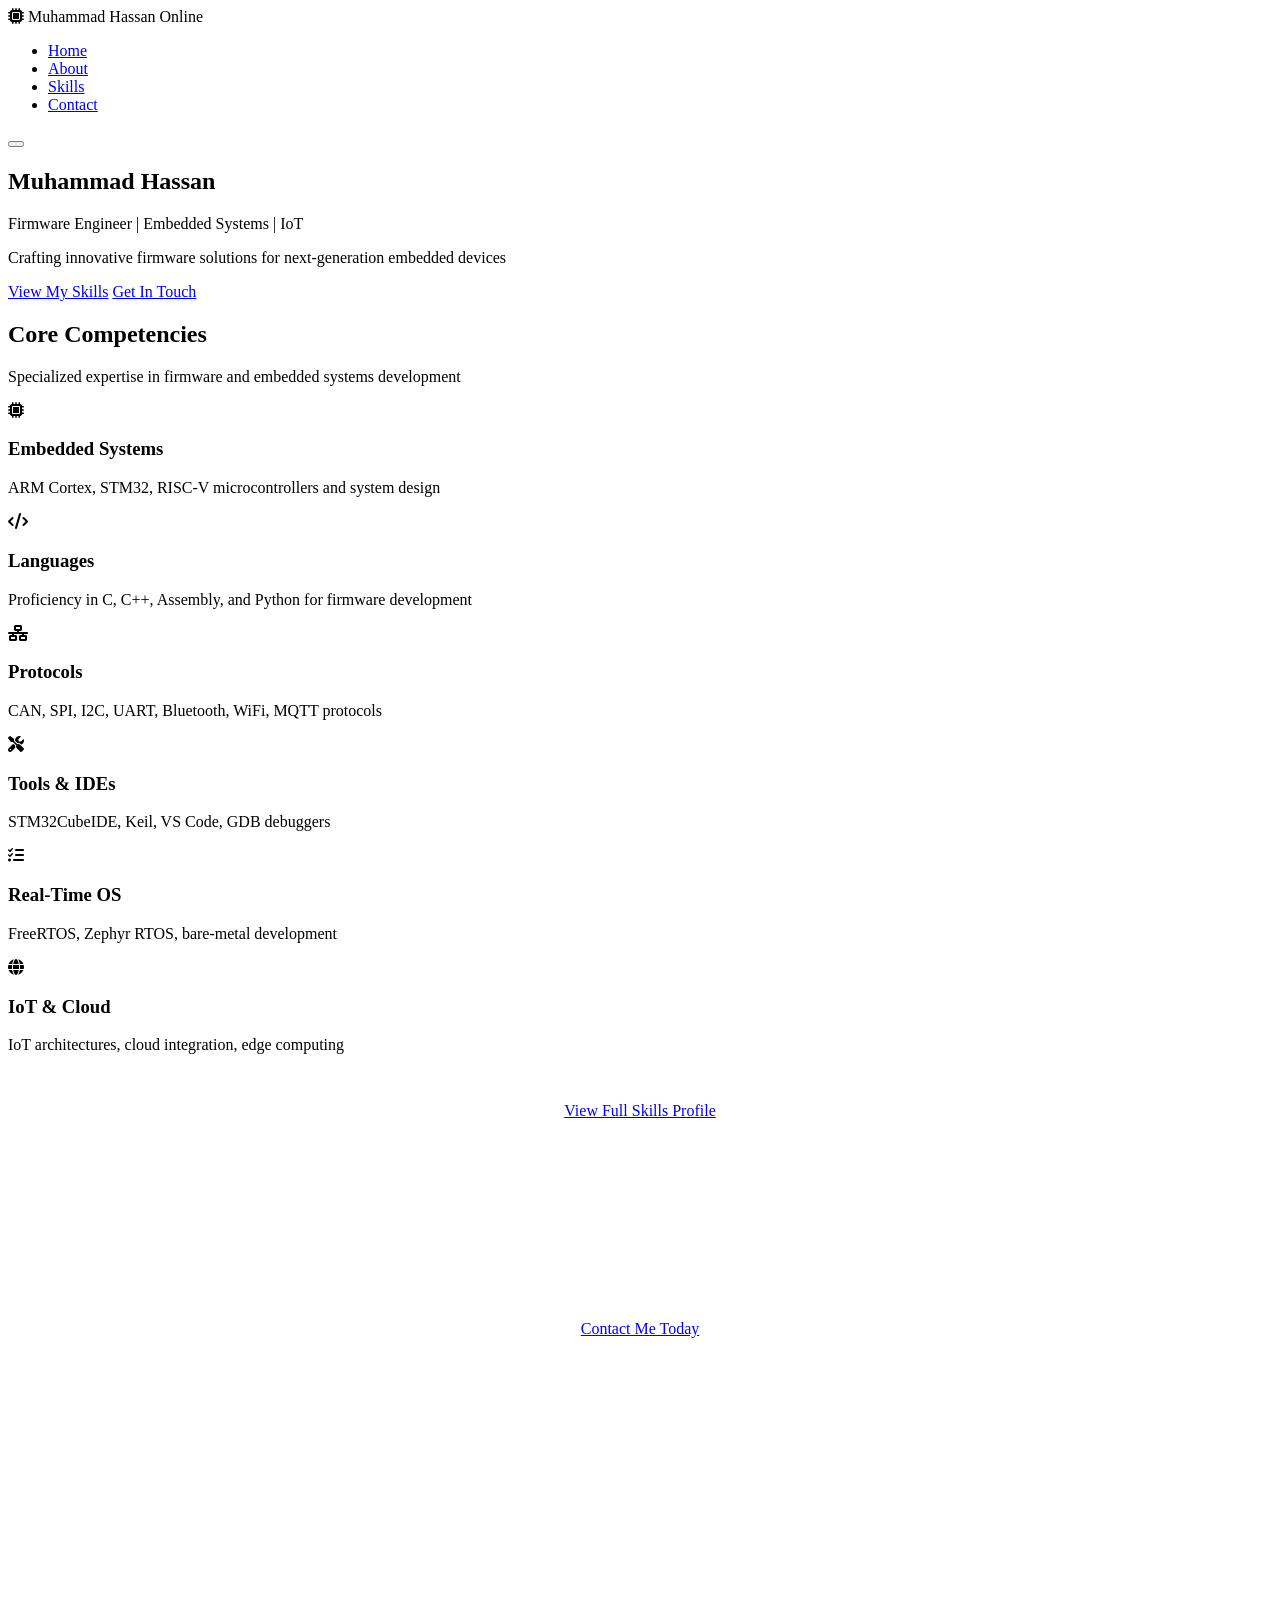
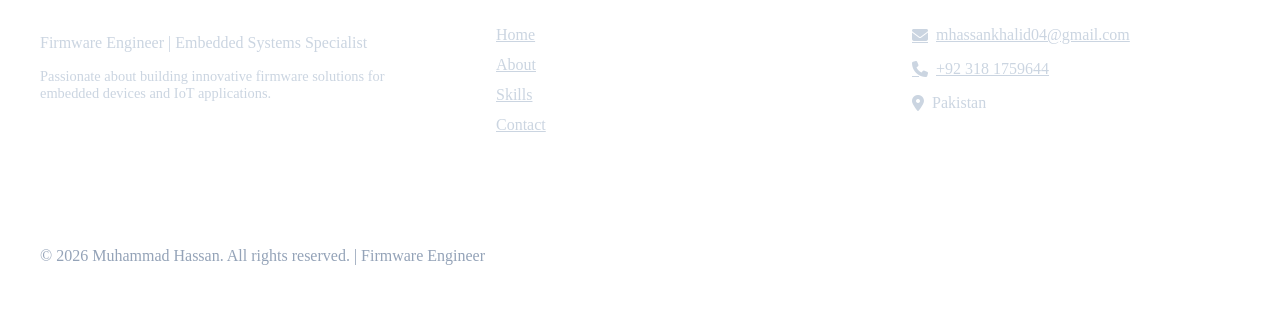
==== index.html @ f4536114 "Initial portfolio for new GitHub account" ====
<!DOCTYPE html>
<html lang="en">
<head>
    <meta charset="UTF-8">
    <meta name="viewport" content="width=device-width, initial-scale=1.0">
    <title>Muhammad Hassan - Firmware Engineer Portfolio</title>
    <link rel="stylesheet" href="styles.css">
    <link rel="stylesheet" href="https://cdnjs.cloudflare.com/ajax/libs/font-awesome/6.4.0/css/all.min.css">
</head>
<body>
    <!-- Navigation -->
    <nav>
        <div class="navbar">
            <div class="logo">
                <i class="fas fa-microchip"></i>
                <span>Muhammad Hassan</span>
                <span class="status-pill"><span class="led-dot"></span>Online</span>
            </div>
            <ul class="nav-links">
                <li><a href="index.html" class="nav-link active">Home</a></li>
                <li><a href="about.html" class="nav-link">About</a></li>
                <li><a href="skills.html" class="nav-link">Skills</a></li>
                <li><a href="contact.html" class="nav-link">Contact</a></li>
            </ul>
            <button class="menu-toggle">
                <span></span>
                <span></span>
                <span></span>
            </button>
        </div>
    </nav>

    <!-- Hero Section -->
    <section class="hero" data-parallax="0.5">
        <div class="hero-content">
            <h1 class="hero-title">Muhammad Hassan</h1>
            <p class="hero-subtitle"><span data-typing data-speed="40">Firmware Engineer | Embedded Systems | IoT</span><span class="cursor-blink">&nbsp;</span></p>
            <p class="hero-description">Crafting innovative firmware solutions for next-generation embedded devices</p>
            <div class="cta-buttons">
                <a href="skills.html" class="btn btn-primary">View My Skills</a>
                <a href="contact.html" class="btn btn-secondary">Get In Touch</a>
            </div>
        </div>
    </section>

    

    <!-- Skills Preview -->
    <section style="background: var(--bg-light);">
        <div class="container">
            <div class="section-title">
                <h2>Core Competencies</h2>
                <p>Specialized expertise in firmware and embedded systems development</p>
            </div>
            <div class="grid">
                <div class="card">
                    <div class="card-icon"><i class="fas fa-microchip"></i></div>
                    <h3 class="card-title">Embedded Systems</h3>
                    <p class="card-text">ARM Cortex, STM32, RISC-V microcontrollers and system design</p>
                </div>
                <div class="card">
                    <div class="card-icon"><i class="fas fa-code"></i></div>
                    <h3 class="card-title">Languages</h3>
                    <p class="card-text">Proficiency in C, C++, Assembly, and Python for firmware development</p>
                </div>
                <div class="card">
                    <div class="card-icon"><i class="fas fa-network-wired"></i></div>
                    <h3 class="card-title">Protocols</h3>
                    <p class="card-text">CAN, SPI, I2C, UART, Bluetooth, WiFi, MQTT protocols</p>
                </div>
                <div class="card">
                    <div class="card-icon"><i class="fas fa-tools"></i></div>
                    <h3 class="card-title">Tools & IDEs</h3>
                    <p class="card-text">STM32CubeIDE, Keil, VS Code, GDB debuggers</p>
                </div>
                <div class="card">
                    <div class="card-icon"><i class="fas fa-tasks"></i></div>
                    <h3 class="card-title">Real-Time OS</h3>
                    <p class="card-text">FreeRTOS, Zephyr RTOS, bare-metal development</p>
                </div>
                <div class="card">
                    <div class="card-icon"><i class="fas fa-globe"></i></div>
                    <h3 class="card-title">IoT & Cloud</h3>
                    <p class="card-text">IoT architectures, cloud integration, edge computing</p>
                </div>
            </div>
            <div style="text-align: center; margin-top: 3rem;">
                <a href="skills.html" class="btn btn-primary">View Full Skills Profile</a>
            </div>
        </div>
    </section>

    <!-- CTA Section -->
    <section style="background: var(--gradient-1); color: white; padding: 5rem 2rem; text-align: center;">
        <div class="container">
            <h2 style="color: white; margin-bottom: 1rem;">Ready to discuss your firmware project?</h2>
            <p style="color: rgba(255,255,255,0.9); font-size: 1.2rem; margin-bottom: 2rem;">Let's collaborate to bring your embedded systems vision to life</p>
            <a href="contact.html" class="btn btn-secondary">Contact Me Today</a>
        </div>
    </section>

    <!-- Footer -->
    <footer style="background: linear-gradient(135deg, var(--secondary) 0%, #1a1f2e 100%); color: white; padding: 4rem 2rem 2rem; margin-top: 5rem; position: relative;">
        <div class="container">
            <div style="display: grid; grid-template-columns: repeat(auto-fit, minmax(280px, 1fr)); gap: 3rem; margin-bottom: 3rem;">
                <div>
                    <h4 style="color: white; margin-bottom: 1.5rem; font-size: 1.2rem;">Muhammad Hassan</h4>
                    <p style="color: #cbd5e1;">Firmware Engineer | Embedded Systems Specialist</p>
                    <p style="color: #cbd5e1; font-size: 0.9rem; margin-top: 1rem;">Passionate about building innovative firmware solutions for embedded devices and IoT applications.</p>
                </div>
                <div>
                    <h4 style="color: white; margin-bottom: 1.5rem;">Quick Links</h4>
                    <ul style="list-style: none;">
                        <li style="margin-bottom: 0.75rem;"><a href="index.html" style="color: #cbd5e1; transition: all 0.3s ease;">Home</a></li>
                        <li style="margin-bottom: 0.75rem;"><a href="about.html" style="color: #cbd5e1; transition: all 0.3s ease;">About</a></li>
                        <li style="margin-bottom: 0.75rem;"><a href="skills.html" style="color: #cbd5e1; transition: all 0.3s ease;">Skills</a></li>
                        <li><a href="contact.html" style="color: #cbd5e1; transition: all 0.3s ease;">Contact</a></li>
                    </ul>
                </div>
                <div>
                    <h4 style="color: white; margin-bottom: 1.5rem;">Get In Touch</h4>
                    <ul style="list-style: none;">
                        <li style="margin-bottom: 1rem;">
                            <a href="mailto:mhassankhalid04@gmail.com" style="color: #cbd5e1; display: flex; align-items: center; gap: 0.5rem; transition: all 0.3s ease;">
                                <i class="fas fa-envelope"></i> mhassankhalid04@gmail.com
                            </a>
                        </li>
                        <li style="margin-bottom: 1rem;">
                            <a href="tel:+923181759644" style="color: #cbd5e1; display: flex; align-items: center; gap: 0.5rem; transition: all 0.3s ease;">
                                <i class="fas fa-phone"></i> +92 318 1759644
                            </a>
                        </li>
                        <li>
                            <p style="color: #cbd5e1; display: flex; align-items: center; gap: 0.5rem;">
                                <i class="fas fa-map-marker-alt"></i> Pakistan
                            </p>
                        </li>
                    </ul>
                </div>
            </div>
            <div style="padding-top: 2rem; border-top: 1px solid rgba(255, 255, 255, 0.1);">
                <div style="display: flex; justify-content: space-between; align-items: center; flex-wrap: wrap; gap: 2rem;">
                    <p style="color: #94a3b8;">&copy; 2026 Muhammad Hassan. All rights reserved. | Firmware Engineer</p>
                    <div style="display: flex; gap: 1rem;">
                        <a href="https://github.com/cmakehassan" target="_blank" style="display: inline-flex; align-items: center; justify-content: center; width: 45px; height: 45px; background: rgba(255, 255, 255, 0.1); border-radius: 50%; transition: all 0.3s ease; border: 1px solid rgba(255, 255, 255, 0.2); color: white;">
                            <i class="fab fa-github"></i>
                        </a>
                        <a href="https://www.linkedin.com/in/muhammad-hassan-76900b267" target="_blank" style="display: inline-flex; align-items: center; justify-content: center; width: 45px; height: 45px; background: rgba(255, 255, 255, 0.1); border-radius: 50%; transition: all 0.3s ease; border: 1px solid rgba(255, 255, 255, 0.2); color: white;">
                            <i class="fab fa-linkedin"></i>
                        </a>
                        <a href="mailto:mhassankhalid04@gmail.com" style="display: inline-flex; align-items: center; justify-content: center; width: 45px; height: 45px; background: rgba(255, 255, 255, 0.1); border-radius: 50%; transition: all 0.3s ease; border: 1px solid rgba(255, 255, 255, 0.2); color: white;">
                            <i class="fas fa-envelope"></i>
                        </a>
                    </div>
                </div>
            </div>
        </div>
    </footer>

    <script src="script.js"></script>
</body>
</html>
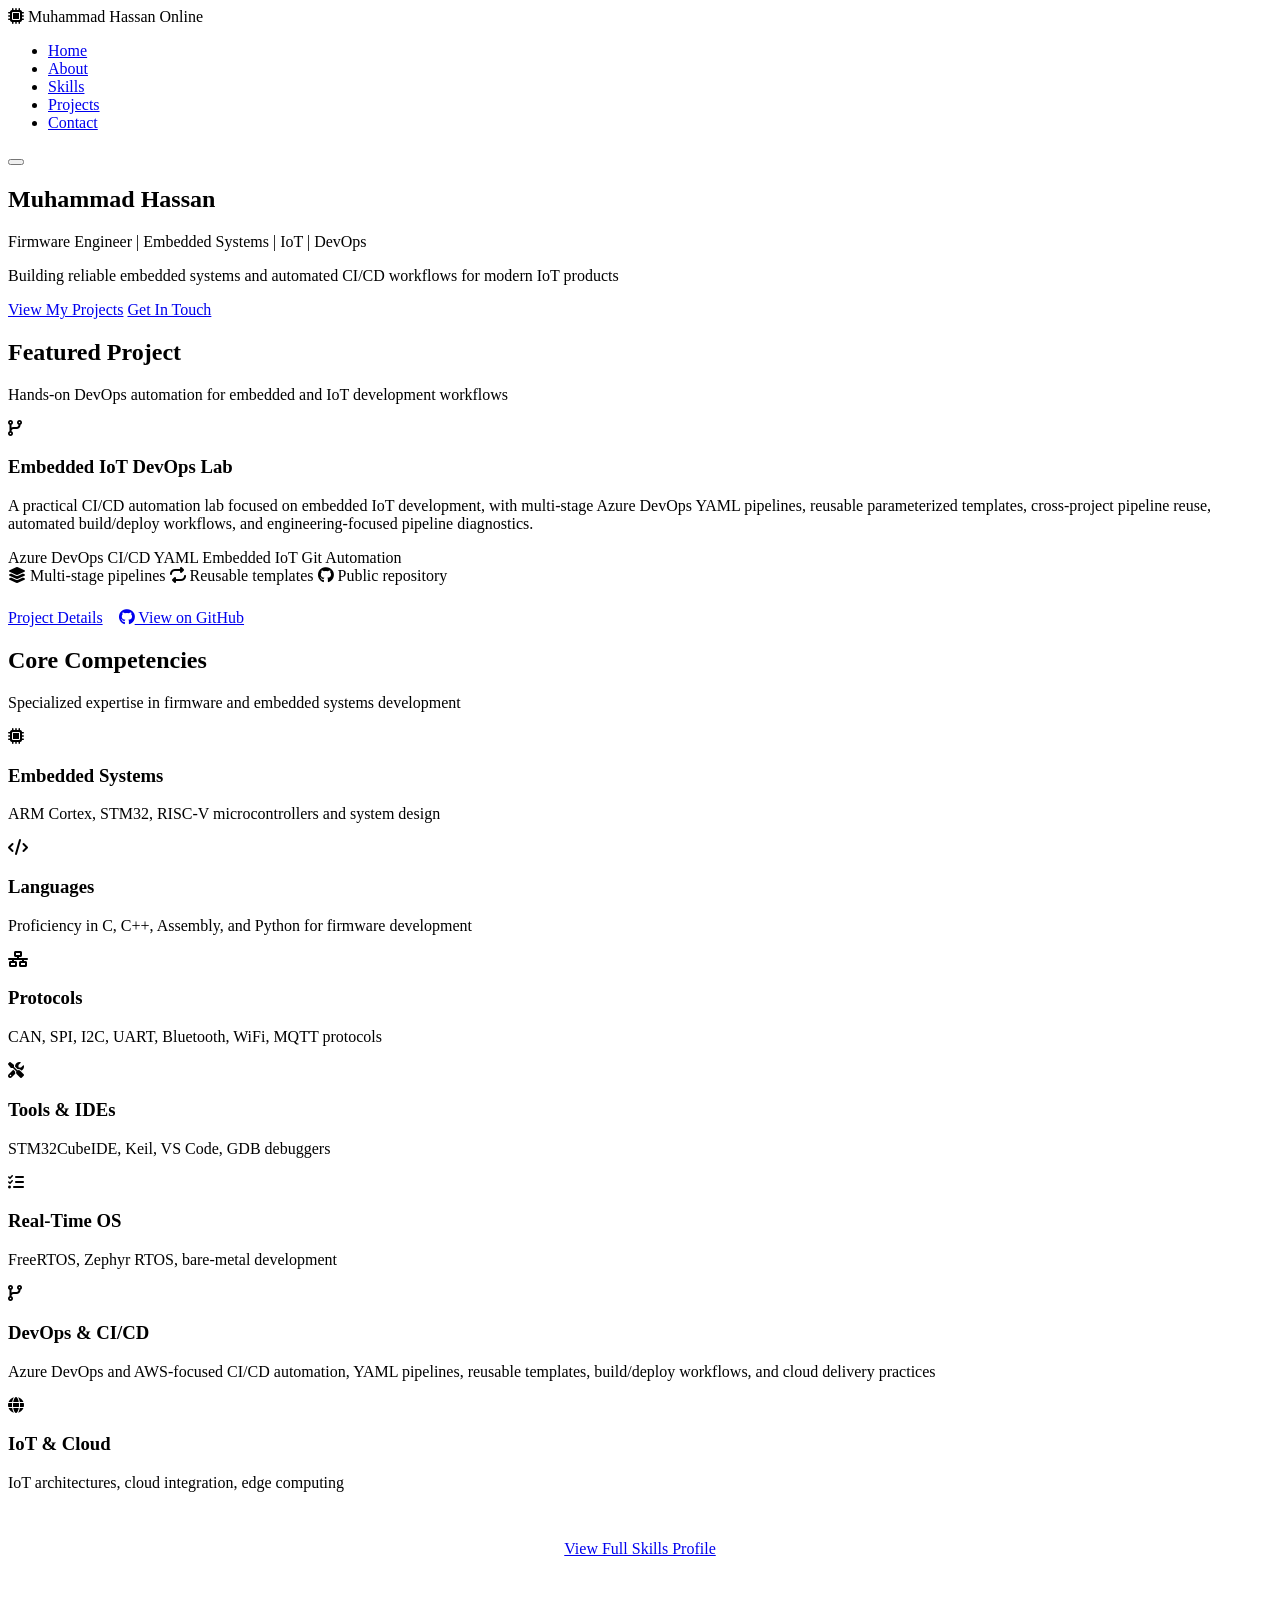
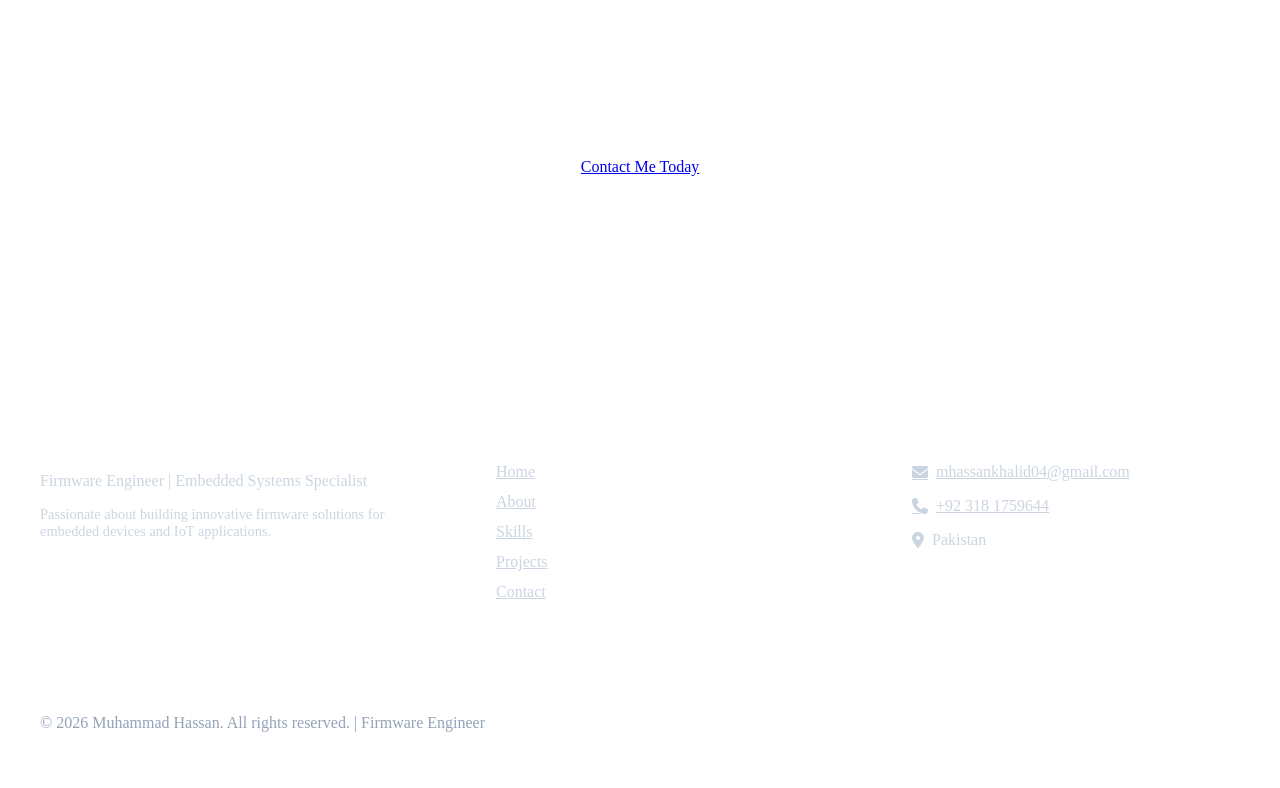
==== commit 92b402c2: "Add Embedded IoT DevOps project and CI/CD skills" ====
--- a/index.html
+++ b/index.html
@@ -20,6 +20,7 @@
                 <li><a href="index.html" class="nav-link active">Home</a></li>
                 <li><a href="about.html" class="nav-link">About</a></li>
                 <li><a href="skills.html" class="nav-link">Skills</a></li>
+                <li><a href="projects.html" class="nav-link">Projects</a></li>
                 <li><a href="contact.html" class="nav-link">Contact</a></li>
             </ul>
             <button class="menu-toggle">
@@ -34,16 +35,51 @@
     <section class="hero" data-parallax="0.5">
         <div class="hero-content">
             <h1 class="hero-title">Muhammad Hassan</h1>
-            <p class="hero-subtitle"><span data-typing data-speed="40">Firmware Engineer | Embedded Systems | IoT</span><span class="cursor-blink">&nbsp;</span></p>
-            <p class="hero-description">Crafting innovative firmware solutions for next-generation embedded devices</p>
+            <p class="hero-subtitle"><span data-typing data-speed="40">Firmware Engineer | Embedded Systems | IoT | DevOps</span><span class="cursor-blink">&nbsp;</span></p>
+            <p class="hero-description">Building reliable embedded systems and automated CI/CD workflows for modern IoT products</p>
             <div class="cta-buttons">
-                <a href="skills.html" class="btn btn-primary">View My Skills</a>
+                <a href="projects.html" class="btn btn-primary">View My Projects</a>
                 <a href="contact.html" class="btn btn-secondary">Get In Touch</a>
             </div>
         </div>
     </section>
 
     
+
+
+    <!-- Featured Project -->
+    <section>
+        <div class="container">
+            <div class="section-title">
+                <h2>Featured Project</h2>
+                <p>Hands-on DevOps automation for embedded and IoT development workflows</p>
+            </div>
+            <div class="card project-card">
+                <div class="card-icon"><i class="fas fa-code-branch"></i></div>
+                <h3 class="card-title">Embedded IoT DevOps Lab</h3>
+                <p class="card-text">
+                    A practical CI/CD automation lab focused on embedded IoT development, with multi-stage Azure DevOps YAML pipelines, reusable parameterized templates, cross-project pipeline reuse, automated build/deploy workflows, and engineering-focused pipeline diagnostics.
+                </p>
+                <div style="margin-top: 1rem;">
+                    <span class="tech-tag">Azure DevOps</span>
+                    <span class="tech-tag">CI/CD</span>
+                    <span class="tech-tag">YAML</span>
+                    <span class="tech-tag">Embedded IoT</span>
+                    <span class="tech-tag">Git</span>
+                    <span class="tech-tag">Automation</span>
+                </div>
+                <div class="project-meta">
+                    <span class="meta-item"><i class="fas fa-layer-group"></i> Multi-stage pipelines</span>
+                    <span class="meta-item"><i class="fas fa-repeat"></i> Reusable templates</span>
+                    <span class="meta-item"><i class="fab fa-github"></i> Public repository</span>
+                </div>
+                <div style="margin-top: 1.5rem; display: flex; gap: 1rem; flex-wrap: wrap;">
+                    <a href="projects.html" class="btn btn-primary">Project Details</a>
+                    <a href="https://github.com/cmakehassan/embedded-iot-devops-lab" target="_blank" rel="noopener noreferrer" class="btn btn-secondary"><i class="fab fa-github"></i> View on GitHub</a>
+                </div>
+            </div>
+        </div>
+    </section>
 
     <!-- Skills Preview -->
     <section style="background: var(--bg-light);">
@@ -77,6 +113,12 @@
                     <div class="card-icon"><i class="fas fa-tasks"></i></div>
                     <h3 class="card-title">Real-Time OS</h3>
                     <p class="card-text">FreeRTOS, Zephyr RTOS, bare-metal development</p>
+                </div>
+
+                <div class="card">
+                    <div class="card-icon"><i class="fas fa-code-branch"></i></div>
+                    <h3 class="card-title">DevOps & CI/CD</h3>
+                    <p class="card-text">Azure DevOps and AWS-focused CI/CD automation, YAML pipelines, reusable templates, build/deploy workflows, and cloud delivery practices</p>
                 </div>
                 <div class="card">
                     <div class="card-icon"><i class="fas fa-globe"></i></div>
@@ -114,6 +156,7 @@
                         <li style="margin-bottom: 0.75rem;"><a href="index.html" style="color: #cbd5e1; transition: all 0.3s ease;">Home</a></li>
                         <li style="margin-bottom: 0.75rem;"><a href="about.html" style="color: #cbd5e1; transition: all 0.3s ease;">About</a></li>
                         <li style="margin-bottom: 0.75rem;"><a href="skills.html" style="color: #cbd5e1; transition: all 0.3s ease;">Skills</a></li>
+                        <li style="margin-bottom: 0.75rem;"><a href="projects.html" style="color: #cbd5e1; transition: all 0.3s ease;">Projects</a></li>
                         <li><a href="contact.html" style="color: #cbd5e1; transition: all 0.3s ease;">Contact</a></li>
                     </ul>
                 </div>
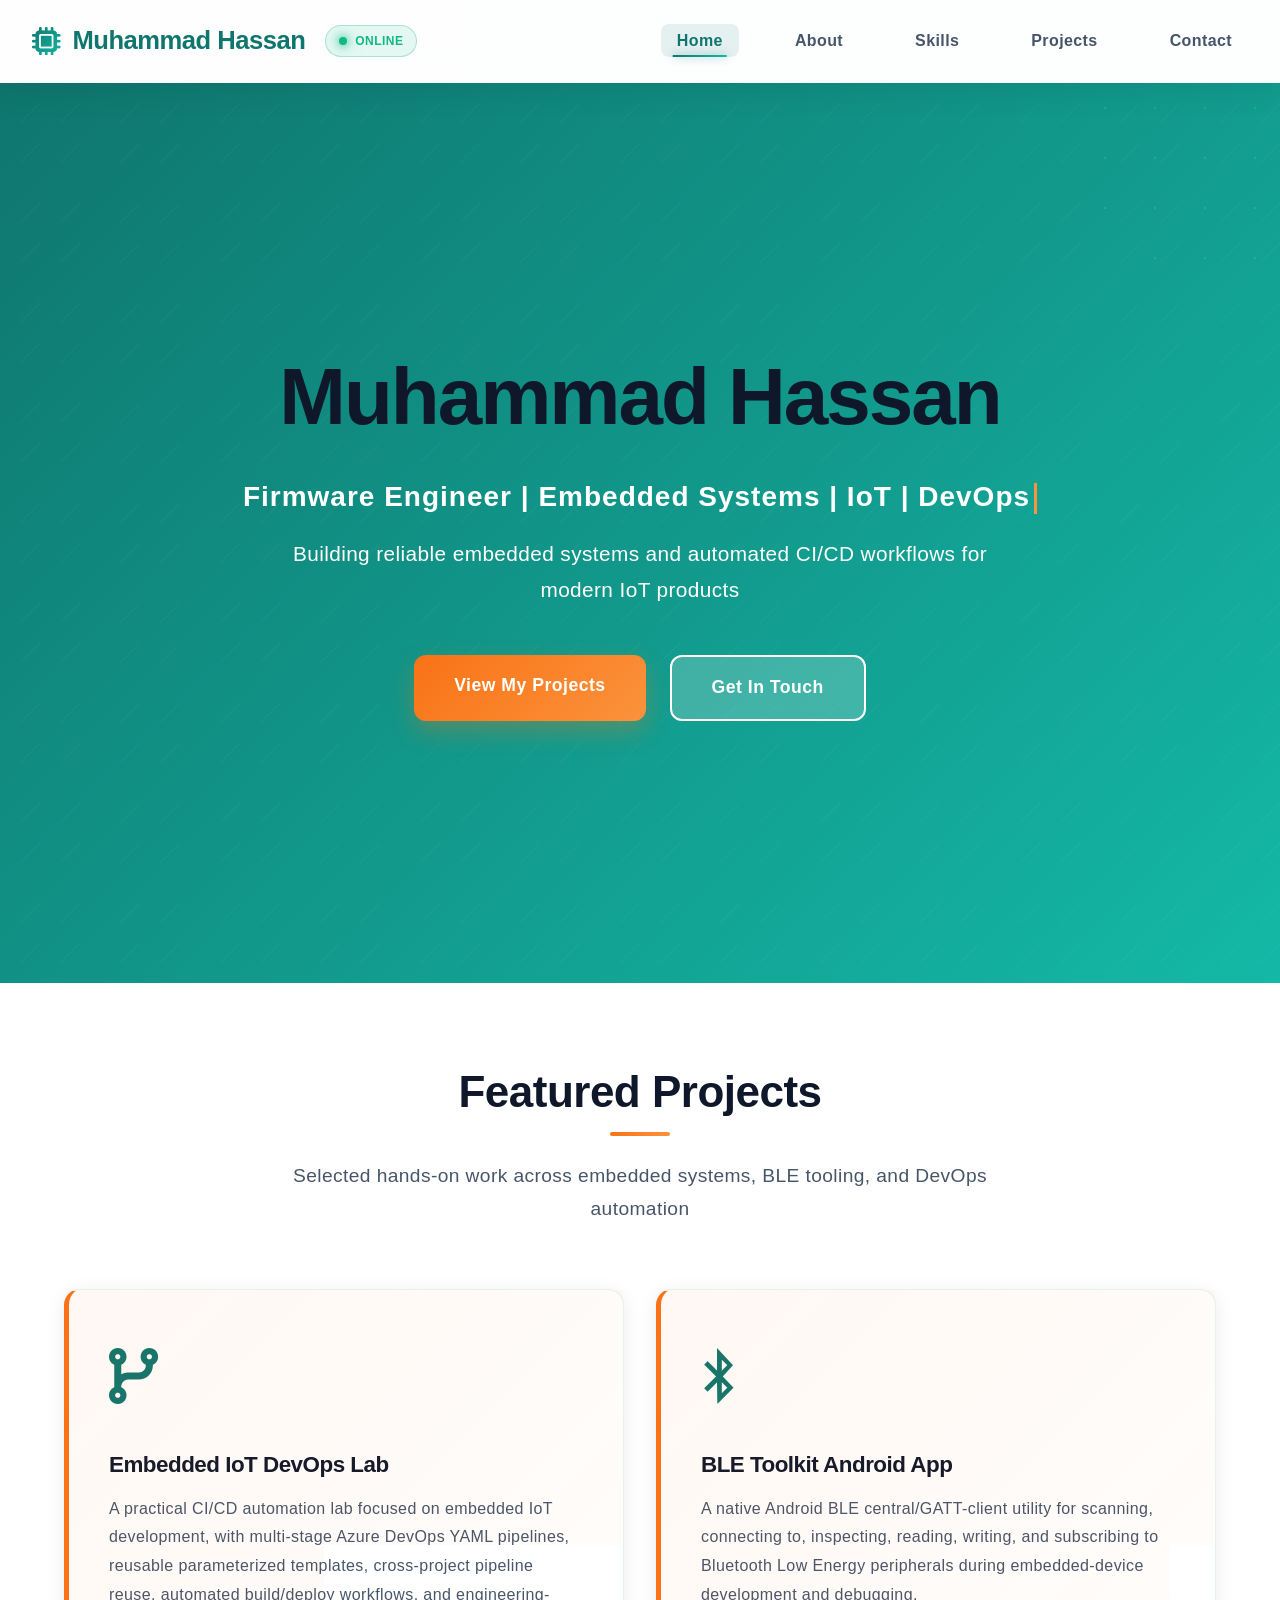
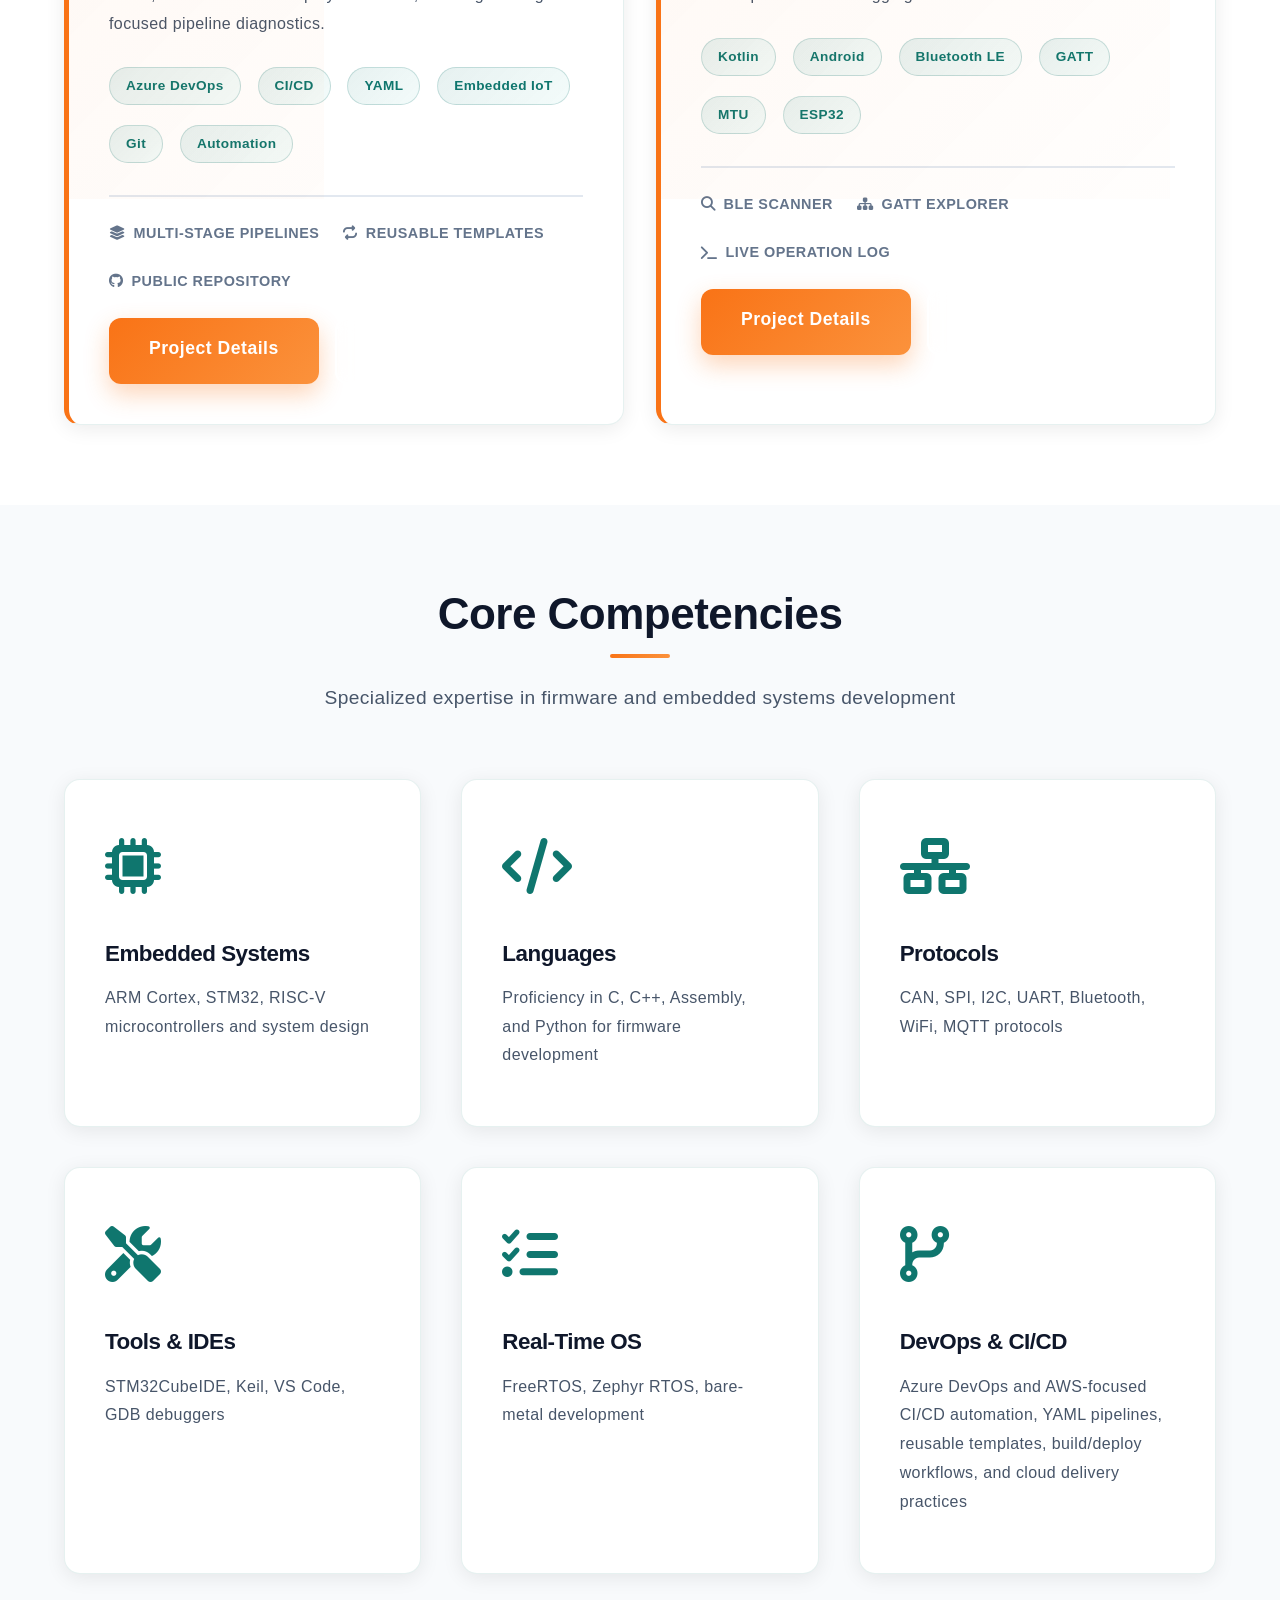
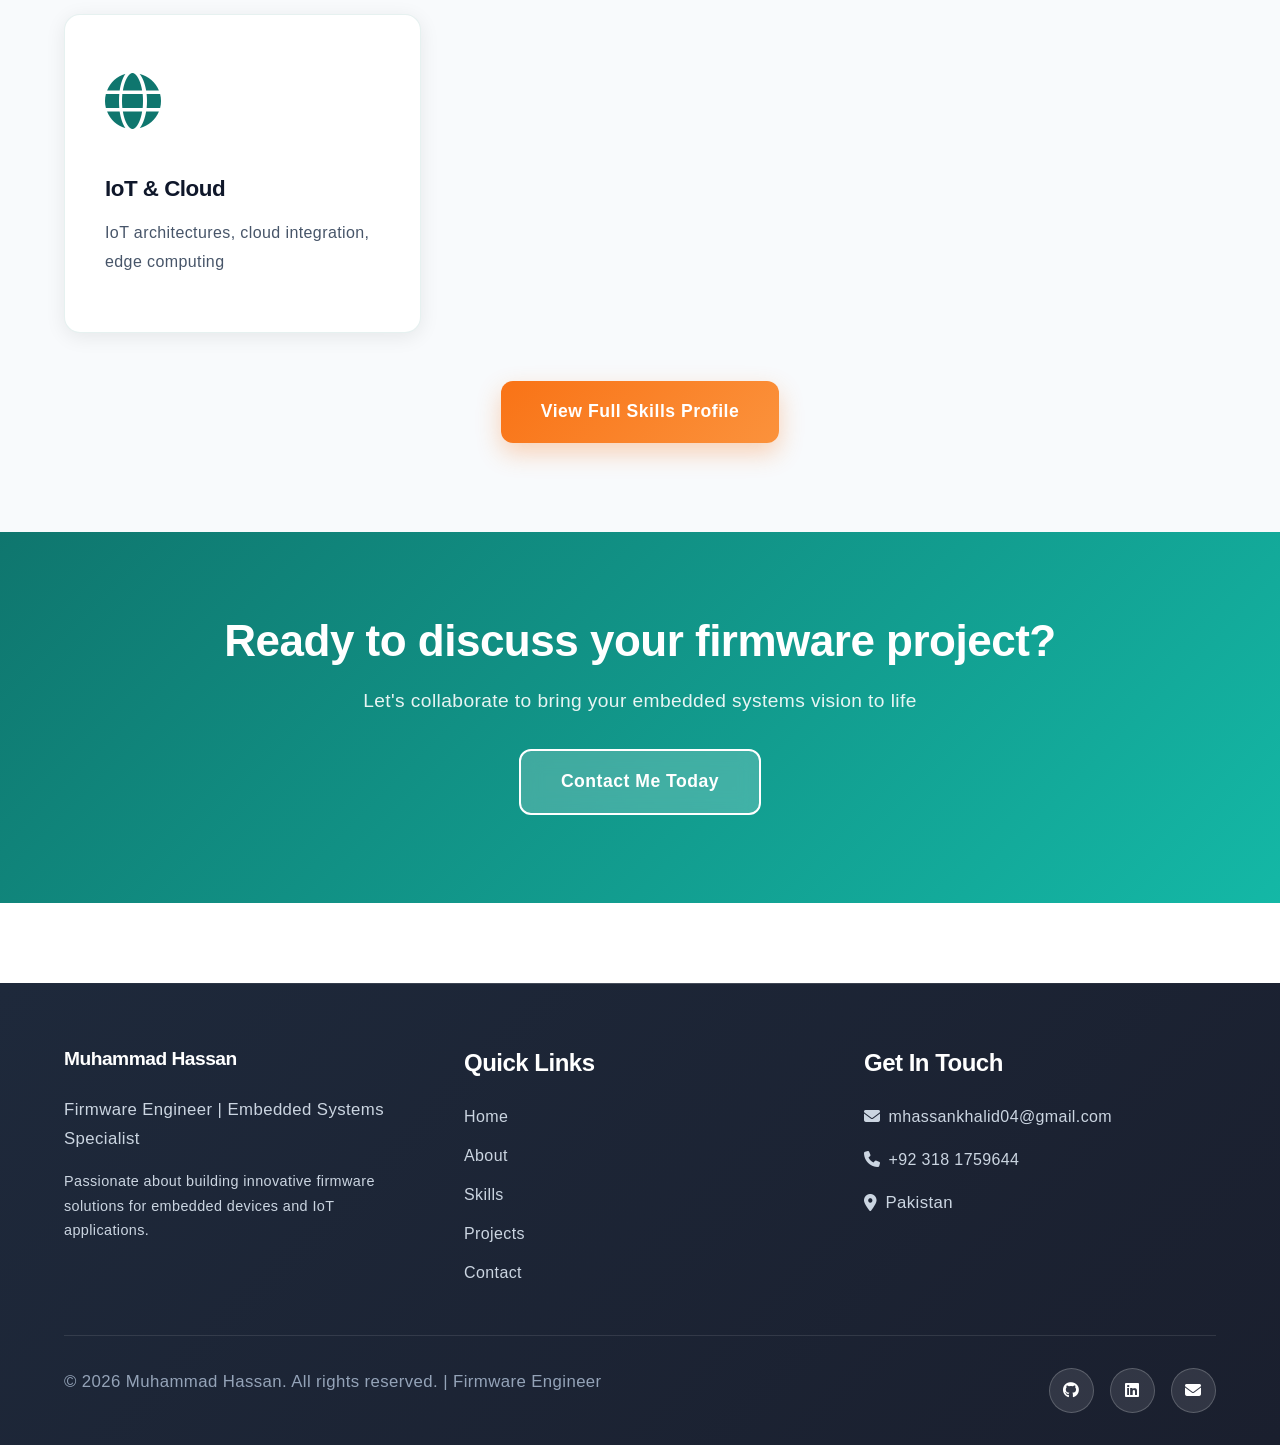
==== commit 747da969: "Add DevOps Lab and BLE Toolkit projects" ====
--- a/index.html
+++ b/index.html
@@ -51,31 +51,58 @@
     <section>
         <div class="container">
             <div class="section-title">
-                <h2>Featured Project</h2>
-                <p>Hands-on DevOps automation for embedded and IoT development workflows</p>
-            </div>
-            <div class="card project-card">
-                <div class="card-icon"><i class="fas fa-code-branch"></i></div>
-                <h3 class="card-title">Embedded IoT DevOps Lab</h3>
-                <p class="card-text">
-                    A practical CI/CD automation lab focused on embedded IoT development, with multi-stage Azure DevOps YAML pipelines, reusable parameterized templates, cross-project pipeline reuse, automated build/deploy workflows, and engineering-focused pipeline diagnostics.
-                </p>
-                <div style="margin-top: 1rem;">
-                    <span class="tech-tag">Azure DevOps</span>
-                    <span class="tech-tag">CI/CD</span>
-                    <span class="tech-tag">YAML</span>
-                    <span class="tech-tag">Embedded IoT</span>
-                    <span class="tech-tag">Git</span>
-                    <span class="tech-tag">Automation</span>
-                </div>
-                <div class="project-meta">
-                    <span class="meta-item"><i class="fas fa-layer-group"></i> Multi-stage pipelines</span>
-                    <span class="meta-item"><i class="fas fa-repeat"></i> Reusable templates</span>
-                    <span class="meta-item"><i class="fab fa-github"></i> Public repository</span>
-                </div>
-                <div style="margin-top: 1.5rem; display: flex; gap: 1rem; flex-wrap: wrap;">
-                    <a href="projects.html" class="btn btn-primary">Project Details</a>
-                    <a href="https://github.com/cmakehassan/embedded-iot-devops-lab" target="_blank" rel="noopener noreferrer" class="btn btn-secondary"><i class="fab fa-github"></i> View on GitHub</a>
+                <h2>Featured Projects</h2>
+                <p>Selected hands-on work across embedded systems, BLE tooling, and DevOps automation</p>
+            </div>
+            <div class="featured-projects-grid">
+                <div class="card project-card">
+                    <div class="card-icon"><i class="fas fa-code-branch"></i></div>
+                    <h3 class="card-title">Embedded IoT DevOps Lab</h3>
+                    <p class="card-text">
+                        A practical CI/CD automation lab focused on embedded IoT development, with multi-stage Azure DevOps YAML pipelines, reusable parameterized templates, cross-project pipeline reuse, automated build/deploy workflows, and engineering-focused pipeline diagnostics.
+                    </p>
+                    <div style="margin-top: 1rem;">
+                        <span class="tech-tag">Azure DevOps</span>
+                        <span class="tech-tag">CI/CD</span>
+                        <span class="tech-tag">YAML</span>
+                        <span class="tech-tag">Embedded IoT</span>
+                        <span class="tech-tag">Git</span>
+                        <span class="tech-tag">Automation</span>
+                    </div>
+                    <div class="project-meta">
+                        <span class="meta-item"><i class="fas fa-layer-group"></i> Multi-stage pipelines</span>
+                        <span class="meta-item"><i class="fas fa-repeat"></i> Reusable templates</span>
+                        <span class="meta-item"><i class="fab fa-github"></i> Public repository</span>
+                    </div>
+                    <div style="margin-top: 1.5rem; display: flex; gap: 1rem; flex-wrap: wrap;">
+                        <a href="projects.html" class="btn btn-primary">Project Details</a>
+                        <a href="https://github.com/cmakehassan/embedded-iot-devops-lab" target="_blank" rel="noopener noreferrer" class="btn btn-secondary"><i class="fab fa-github"></i> View on GitHub</a>
+                    </div>
+                </div>
+
+                <div class="card project-card">
+                    <div class="card-icon"><i class="fab fa-bluetooth-b"></i></div>
+                    <h3 class="card-title">BLE Toolkit Android App</h3>
+                    <p class="card-text">
+                        A native Android BLE central/GATT-client utility for scanning, connecting to, inspecting, reading, writing, and subscribing to Bluetooth Low Energy peripherals during embedded-device development and debugging.
+                    </p>
+                    <div style="margin-top: 1rem;">
+                        <span class="tech-tag">Kotlin</span>
+                        <span class="tech-tag">Android</span>
+                        <span class="tech-tag">Bluetooth LE</span>
+                        <span class="tech-tag">GATT</span>
+                        <span class="tech-tag">MTU</span>
+                        <span class="tech-tag">ESP32</span>
+                    </div>
+                    <div class="project-meta">
+                        <span class="meta-item"><i class="fas fa-magnifying-glass"></i> BLE scanner</span>
+                        <span class="meta-item"><i class="fas fa-sitemap"></i> GATT explorer</span>
+                        <span class="meta-item"><i class="fas fa-terminal"></i> Live operation log</span>
+                    </div>
+                    <div style="margin-top: 1.5rem; display: flex; gap: 1rem; flex-wrap: wrap;">
+                        <a href="projects.html" class="btn btn-primary">Project Details</a>
+                        <a href="https://github.com/cmakehassan/BLE-Toolkit-APP" target="_blank" rel="noopener noreferrer" class="btn btn-secondary"><i class="fab fa-github"></i> View on GitHub</a>
+                    </div>
                 </div>
             </div>
         </div>
--- a/styles.css
+++ b/styles.css
@@ -0,0 +1,2303 @@
+﻿/* ============================================
+   PORTFOLIO WEBSITE - FIRMWARE ENGINEER
+   Professional Premium Design
+   ============================================ */
+
+* {
+    margin: 0;
+    padding: 0;
+    box-sizing: border-box;
+}
+
+/* Root Variables */
+:root {
+    --primary: #0f766e;
+    --primary-light: #14b8a6;
+    --secondary: #1e293b;
+    --accent: #f97316;
+    --accent-light: #fb923c;
+    --text-dark: #0f172a;
+    --text-light: #475569;
+    --text-lighter: #64748b;
+    --bg-light: #f8fafc;
+    --bg-white: #ffffff;
+    --border: #e2e8f0;
+    --success: #10b981;
+    --shadow: 0 10px 30px rgba(15, 118, 110, 0.15);
+    --shadow-lg: 0 20px 60px rgba(15, 118, 110, 0.2);
+    --shadow-xl: 0 25px 100px rgba(0, 0, 0, 0.12);
+    --gradient-1: linear-gradient(135deg, #0f766e 0%, #14b8a6 100%);
+    --gradient-2: linear-gradient(135deg, #1e293b 0%, #334155 100%);
+    --gradient-accent: linear-gradient(135deg, #f97316 0%, #fb923c 100%);
+}
+
+/* Typography */
+body {
+    font-family: 'Inter', 'Segoe UI', -apple-system, BlinkMacSystemFont, sans-serif;
+    color: var(--text-dark);
+    background: linear-gradient(135deg, #f8fafc 0%, #f1f5f9 100%);
+    line-height: 1.7;
+    letter-spacing: 0.4px;
+    background-attachment: fixed;
+}
+
+h1, h2, h3, h4, h5, h6 {
+    font-weight: 700;
+    line-height: 1.3;
+    color: var(--text-dark);
+    letter-spacing: -0.5px;
+}
+
+h1 { font-size: 3.75rem; font-weight: 800; }
+h2 { font-size: 2.75rem; font-weight: 800; }
+h3 { font-size: 2rem; font-weight: 700; }
+h4 { font-size: 1.5rem; font-weight: 700; }
+h5 { font-size: 1.25rem; font-weight: 600; }
+h6 { font-size: 1rem; font-weight: 600; }
+
+p {
+    color: var(--text-light);
+    margin-bottom: 1rem;
+    font-size: 1.05rem;
+}
+
+a {
+    color: var(--primary);
+    text-decoration: none;
+    transition: all 0.3s cubic-bezier(0.4, 0, 0.2, 1);
+    font-weight: 500;
+}
+
+a:hover {
+    color: var(--accent);
+}
+
+/* Navigation Bar - Premium Glassmorphism */
+nav {
+    background: rgba(255, 255, 255, 0.8);
+    backdrop-filter: blur(10px);
+    -webkit-backdrop-filter: blur(10px);
+    box-shadow: 0 8px 32px rgba(0, 0, 0, 0.08);
+    border-bottom: 1px solid rgba(255, 255, 255, 0.3);
+    position: sticky;
+    top: 0;
+    z-index: 1000;
+    padding: 1.2rem 2rem;
+}
+
+.navbar {
+    display: flex;
+    justify-content: space-between;
+    align-items: center;
+    max-width: 1400px;
+    margin: 0 auto;
+}
+
+.logo {
+    font-size: 1.6rem;
+    font-weight: 800;
+    color: var(--primary);
+    letter-spacing: -0.5px;
+    display: flex;
+    align-items: center;
+    gap: 0.75rem;
+}
+
+.logo i {
+    font-size: 1.8rem;
+    background: var(--gradient-1);
+    -webkit-background-clip: text;
+    -webkit-text-fill-color: transparent;
+    background-clip: text;
+}
+
+.status-pill {
+    display: inline-flex;
+    align-items: center;
+    gap: 0.5rem;
+    font-size: 0.75rem;
+    font-weight: 700;
+    letter-spacing: 0.5px;
+    text-transform: uppercase;
+    color: var(--success);
+    background: rgba(16, 185, 129, 0.1);
+    border: 1px solid rgba(16, 185, 129, 0.3);
+    padding: 0.3rem 0.8rem;
+    border-radius: 20px;
+    margin-left: 0.5rem;
+}
+
+@media (max-width: 900px) {
+    .status-pill {
+        display: none;
+    }
+}
+
+.nav-links {
+    display: flex;
+    list-style: none;
+    gap: 2.5rem;
+}
+
+.nav-link {
+    color: var(--text-light);
+    font-weight: 600;
+    padding: 0.5rem 1rem;
+    border-radius: 8px;
+    transition: all 0.3s cubic-bezier(0.4, 0, 0.2, 1);
+    position: relative;
+}
+
+.nav-link::after {
+    content: '';
+    position: absolute;
+    bottom: 0;
+    left: 50%;
+    width: 0;
+    height: 2px;
+    background: var(--gradient-1);
+    transition: all 0.3s cubic-bezier(0.4, 0, 0.2, 1);
+    transform: translateX(-50%);
+}
+
+.nav-link:hover {
+    color: var(--primary);
+}
+
+.nav-link:hover::after {
+    width: 70%;
+}
+
+.nav-link.active {
+    color: var(--primary);
+    background: rgba(15, 118, 110, 0.1);
+}
+
+.nav-link.active::after {
+    width: 70%;
+}
+
+.menu-toggle {
+    display: none;
+    background: none;
+    border: none;
+    font-size: 1.5rem;
+    cursor: pointer;
+    color: var(--primary);
+}
+
+/* Hero Section - Premium */
+.hero {
+    background: var(--gradient-1);
+    color: white;
+    padding: 10rem 2rem;
+    text-align: center;
+    position: relative;
+    overflow: hidden;
+    min-height: 100vh;
+    display: flex;
+    align-items: center;
+    justify-content: center;
+}
+
+.hero::before {
+    content: '';
+    position: absolute;
+    top: 0;
+    left: 0;
+    right: 0;
+    bottom: 0;
+    background: url("data:image/svg+xml,%3Csvg width='100' height='100' xmlns='http://www.w3.org/2000/svg'%3E%3Cpath d='M20,80 L40,60 M60,80 L80,60 M20,40 L40,20 M60,40 L80,20' stroke='white' stroke-width='0.5' fill='none' opacity='0.1'/%3E%3C/svg%3E");
+    animation: drift 20s infinite linear;
+    z-index: 1;
+}
+
+.hero::after {
+    content: '';
+    position: absolute;
+    width: 300px;
+    height: 300px;
+    background: radial-gradient(circle, rgba(255,255,255,0.1) 1px, transparent 1px);
+    background-size: 50px 50px;
+    animation: moveGradient 15s infinite ease-in-out;
+    top: -100px;
+    right: -100px;
+    z-index: 0;
+    border-radius: 50%;
+}
+
+.hero-content {
+    position: relative;
+    z-index: 2;
+    max-width: 900px;
+    margin: 0 auto;
+    animation: fadeInUp 1s ease-out;
+}
+
+.hero h1 {
+    font-size: 5rem;
+    margin-bottom: 1.5rem;
+    font-weight: 900;
+    animation: slideInDown 1s ease-out 0.2s both;
+    letter-spacing: -2px;
+}
+
+.hero-subtitle {
+    font-size: 1.75rem;
+    margin-bottom: 1rem;
+    opacity: 0.95;
+    animation: slideInUp 1s ease-out 0.4s both;
+    font-weight: 600;
+    letter-spacing: 1px;
+    color: white;
+}
+
+.hero-description {
+    font-size: 1.3rem;
+    margin-bottom: 3rem;
+    opacity: 0.9;
+    animation: slideInUp 1s ease-out 0.6s both;
+    max-width: 700px;
+    margin-left: auto;
+    margin-right: auto;
+    color: white;
+}
+
+.cta-buttons {
+    display: flex;
+    gap: 1.5rem;
+    justify-content: center;
+    flex-wrap: wrap;
+    animation: slideInUp 1s ease-out 0.8s both;
+}
+
+.btn {
+    padding: 1rem 2.5rem;
+    border: none;
+    border-radius: 12px;
+    font-weight: 700;
+    cursor: pointer;
+    transition: all 0.3s cubic-bezier(0.4, 0, 0.2, 1);
+    display: inline-block;
+    text-align: center;
+    font-size: 1.1rem;
+    letter-spacing: 0.5px;
+    position: relative;
+    overflow: hidden;
+}
+
+.btn::before {
+    content: '';
+    position: absolute;
+    top: 50%;
+    left: 50%;
+    width: 0;
+    height: 0;
+    background: rgba(255, 255, 255, 0.3);
+    border-radius: 50%;
+    transform: translate(-50%, -50%);
+    transition: width 0.6s, height 0.6s;
+}
+
+.btn:hover::before {
+    width: 400px;
+    height: 400px;
+}
+
+.btn-primary {
+    background: var(--gradient-accent);
+    color: white;
+    box-shadow: 0 10px 25px rgba(249, 115, 22, 0.3);
+}
+
+.btn-primary:hover {
+    transform: translateY(-4px);
+    box-shadow: 0 15px 40px rgba(249, 115, 22, 0.4);
+}
+
+.btn-secondary {
+    background: rgba(255, 255, 255, 0.2);
+    color: white;
+    border: 2px solid white;
+    backdrop-filter: blur(10px);
+}
+
+.btn-secondary:hover {
+    background: rgba(255, 255, 255, 0.3);
+    transform: translateY(-4px);
+    box-shadow: 0 15px 40px rgba(0, 0, 0, 0.2);
+}
+
+.btn:disabled {
+    opacity: 0.6;
+    cursor: not-allowed;
+}
+
+/* Container & Spacing */
+.container {
+    max-width: 1400px;
+    margin: 0 auto;
+    padding: 0 2rem;
+}
+
+section {
+    padding: 5rem 2rem;
+}
+
+.section-title {
+    text-align: center;
+    margin-bottom: 4rem;
+}
+
+.section-title h2 {
+    margin-bottom: 1.5rem;
+    position: relative;
+    display: inline-block;
+    padding-bottom: 1rem;
+}
+
+.section-title h2::after {
+    content: '';
+    position: absolute;
+    bottom: 0;
+    left: 50%;
+    transform: translateX(-50%);
+    width: 60px;
+    height: 4px;
+    background: var(--gradient-accent);
+    border-radius: 2px;
+}
+
+.section-title p {
+    font-size: 1.2rem;
+    max-width: 700px;
+    margin: 0 auto;
+    color: var(--text-light);
+}
+
+/* Grid Layout */
+.grid {
+    display: grid;
+    gap: 2.5rem;
+    grid-template-columns: repeat(auto-fit, minmax(320px, 1fr));
+}
+
+.grid-2 {
+    grid-template-columns: repeat(auto-fit, minmax(450px, 1fr));
+}
+
+/* Cards - Premium */
+.card {
+    background: var(--bg-white);
+    border-radius: 16px;
+    padding: 2.5rem;
+    box-shadow: 0 4px 20px rgba(0, 0, 0, 0.08);
+    transition: all 0.4s cubic-bezier(0.4, 0, 0.2, 1);
+    border: 1px solid rgba(15, 118, 110, 0.1);
+    position: relative;
+    overflow: hidden;
+}
+
+.card::before {
+    content: '';
+    position: absolute;
+    top: 0;
+    left: 0;
+    right: 0;
+    height: 4px;
+    background: var(--gradient-1);
+    transform: scaleX(0);
+    transform-origin: left;
+    transition: transform 0.4s cubic-bezier(0.4, 0, 0.2, 1);
+}
+
+.card:hover {
+    transform: translateY(-10px);
+    box-shadow: var(--shadow-lg);
+    border-color: rgba(15, 118, 110, 0.3);
+}
+
+.card:hover::before {
+    transform: scaleX(1);
+}
+
+.card-icon {
+    font-size: 3.5rem;
+    margin-bottom: 1.5rem;
+    color: var(--primary);
+    animation: float 3s ease-in-out infinite;
+}
+
+.card-title {
+    font-size: 1.4rem;
+    margin-bottom: 1rem;
+    color: var(--text-dark);
+}
+
+.card-text {
+    color: var(--text-light);
+    font-size: 1rem;
+    line-height: 1.8;
+}
+
+/* Project Cards */
+.project-card {
+    border-left: 5px solid var(--accent);
+    position: relative;
+}
+
+.project-card::after {
+    content: '';
+    position: absolute;
+    top: 0;
+    right: 0;
+    width: 100%;
+    height: 100%;
+    background: linear-gradient(135deg, rgba(249, 115, 22, 0.05) 0%, transparent 100%);
+    pointer-events: none;
+}
+
+.project-meta {
+    display: flex;
+    gap: 1.5rem;
+    margin-top: 1.5rem;
+    padding-top: 1.5rem;
+    border-top: 2px solid var(--border);
+    flex-wrap: wrap;
+}
+
+.meta-item {
+    font-size: 0.9rem;
+    color: var(--text-lighter);
+    font-weight: 600;
+    display: flex;
+    align-items: center;
+    gap: 0.5rem;
+}
+
+.tech-tag {
+    display: inline-block;
+    background: linear-gradient(135deg, rgba(15, 118, 110, 0.1) 0%, rgba(20, 184, 166, 0.05) 100%);
+    color: var(--primary);
+    padding: 0.4rem 1rem;
+    border-radius: 25px;
+    font-size: 0.85rem;
+    margin-right: 0.75rem;
+    margin-top: 0.75rem;
+    font-weight: 600;
+    border: 1px solid rgba(15, 118, 110, 0.2);
+    transition: all 0.3s ease;
+}
+
+.tech-tag:hover {
+    background: linear-gradient(135deg, rgba(15, 118, 110, 0.2) 0%, rgba(20, 184, 166, 0.1) 100%);
+    border-color: rgba(15, 118, 110, 0.4);
+    transform: translateY(-2px);
+}
+
+/* Experience Timeline */
+.timeline {
+    position: relative;
+    padding: 2rem 0;
+}
+
+.timeline::before {
+    content: '';
+    position: absolute;
+    left: 50%;
+    transform: translateX(-50%);
+    width: 3px;
+    height: 100%;
+    background: linear-gradient(180deg, var(--primary) 0%, var(--accent) 100%);
+}
+
+.timeline-item {
+    margin-bottom: 3rem;
+    width: 45%;
+    opacity: 0;
+    animation: fadeInLeft 0.6s ease-out forwards;
+}
+
+.timeline-item:nth-child(odd) {
+    margin-left: 0;
+    text-align: right;
+    padding-right: 5%;
+}
+
+.timeline-item:nth-child(even) {
+    margin-left: 55%;
+    padding-left: 5%;
+    animation-name: fadeInRight;
+}
+
+.timeline-dot {
+    position: absolute;
+    left: 50%;
+    transform: translateX(-50%);
+    width: 20px;
+    height: 20px;
+    background: var(--bg-white);
+    border: 4px solid var(--accent);
+    border-radius: 50%;
+    top: 0;
+    box-shadow: 0 0 0 8px rgba(249, 115, 22, 0.1);
+    transition: all 0.3s ease;
+}
+
+.timeline-item:hover .timeline-dot {
+    transform: translateX(-50%) scale(1.3);
+    box-shadow: 0 0 0 12px rgba(249, 115, 22, 0.15);
+}
+
+.timeline-card {
+    background: var(--bg-white);
+    padding: 2rem;
+    border-radius: 12px;
+    box-shadow: 0 4px 15px rgba(0, 0, 0, 0.08);
+    border-left: 4px solid var(--accent);
+    transition: all 0.3s ease;
+}
+
+.timeline-card:hover {
+    box-shadow: var(--shadow);
+    transform: translateY(-5px);
+}
+
+.timeline-period {
+    font-size: 1rem;
+    color: var(--accent);
+    font-weight: 700;
+    letter-spacing: 1px;
+}
+
+/* Skills Section */
+.skill-bar {
+    margin-bottom: 2.5rem;
+}
+
+.skill-name {
+    display: flex;
+    justify-content: space-between;
+    margin-bottom: 0.75rem;
+    font-weight: 700;
+    color: var(--text-dark);
+}
+
+.skill-percentage {
+    color: var(--primary);
+    font-weight: 800;
+    font-size: 1.1rem;
+}
+
+.progress-bar {
+    width: 100%;
+    height: 10px;
+    background-color: var(--border);
+    border-radius: 20px;
+    overflow: hidden;
+    position: relative;
+}
+
+.progress {
+    height: 100%;
+    background: var(--gradient-1);
+    border-radius: 20px;
+    transition: width 0.8s cubic-bezier(0.4, 0, 0.2, 1);
+    position: relative;
+    box-shadow: 0 4px 15px rgba(15, 118, 110, 0.4);
+}
+
+.progress::after {
+    content: '';
+    position: absolute;
+    top: 0;
+    left: 0;
+    right: 0;
+    bottom: 0;
+    background: linear-gradient(90deg, transparent, rgba(255,255,255,0.3), transparent);
+    animation: shimmer 2s infinite;
+}
+
+/* Skill Category */
+.skill-category {
+    margin-bottom: 3.5rem;
+}
+
+.skill-category-title {
+    font-size: 1.75rem;
+    color: var(--primary);
+    margin-bottom: 2.5rem;
+    padding-bottom: 1rem;
+    border-bottom: 2px solid var(--border);
+    font-weight: 700;
+    display: flex;
+    align-items: center;
+    gap: 1rem;
+}
+
+.skill-category-title::before {
+    content: '';
+    width: 5px;
+    height: 30px;
+    background: var(--gradient-accent);
+    border-radius: 3px;
+}
+
+/* Skills Page - Category Header & Grid */
+.category-header h2 {
+    display: flex;
+    align-items: center;
+    gap: 0.9rem;
+    font-size: 1.9rem;
+    margin-bottom: 0;
+    padding-bottom: 0.9rem;
+    border-bottom: 2px solid var(--border);
+}
+
+.category-header h2 i {
+    color: var(--accent);
+    font-size: 1.6rem;
+    width: 2.6rem;
+    height: 2.6rem;
+    flex-shrink: 0;
+    display: flex;
+    align-items: center;
+    justify-content: center;
+    border-radius: 10px;
+    background: linear-gradient(135deg, rgba(249, 115, 22, 0.12) 0%, rgba(15, 118, 110, 0.08) 100%);
+}
+
+.skill-category {
+    margin-bottom: 4rem;
+}
+
+.skills-grid {
+    display: grid;
+    gap: 1.75rem;
+    grid-template-columns: repeat(auto-fit, minmax(260px, 1fr));
+    margin-top: 2.5rem;
+}
+
+.skill-card {
+    background: var(--bg-white);
+    border-radius: 14px;
+    padding: 1.75rem;
+    border: 1px solid var(--border);
+    border-left: 3px solid var(--primary);
+    box-shadow: 0 4px 15px rgba(0, 0, 0, 0.05);
+    transition: all 0.35s cubic-bezier(0.4, 0, 0.2, 1);
+    position: relative;
+}
+
+.skill-card:hover {
+    transform: translateY(-6px);
+    box-shadow: var(--shadow);
+    border-left-color: var(--accent);
+}
+
+.skill-card h4 {
+    font-size: 1.15rem;
+    margin-bottom: 0.5rem;
+    color: var(--text-dark);
+}
+
+.skill-card .proficiency {
+    display: inline-block;
+    font-size: 0.78rem;
+    font-weight: 700;
+    letter-spacing: 0.5px;
+    text-transform: uppercase;
+    color: var(--primary);
+    background: rgba(15, 118, 110, 0.1);
+    padding: 0.25rem 0.75rem;
+    border-radius: 20px;
+    margin-bottom: 1rem;
+}
+
+.skill-card ul {
+    list-style: none;
+    margin: 0;
+}
+
+.skill-card li {
+    color: var(--text-light);
+    font-size: 0.92rem;
+    padding: 0.4rem 0 0.4rem 1.3rem;
+    position: relative;
+    line-height: 1.5;
+}
+
+.skill-card li::before {
+    content: '';
+    position: absolute;
+    left: 0;
+    top: 0.9rem;
+    width: 6px;
+    height: 6px;
+    border-radius: 50%;
+    background: var(--accent);
+}
+
+/* Experience Chart */
+.experience-chart {
+    margin-top: 5rem;
+    padding-top: 4rem;
+    border-top: 2px solid var(--border);
+}
+
+.experience-chart > h2 {
+    text-align: center;
+    margin-bottom: 3rem;
+}
+
+.skill-bars {
+    max-width: 800px;
+    margin: 0 auto;
+}
+
+.skill-bar label {
+    font-weight: 700;
+    color: var(--text-dark);
+    margin-bottom: 0;
+    display: inline-block;
+}
+
+.skill-bar {
+    display: flex;
+    align-items: center;
+    gap: 1.5rem;
+    margin-bottom: 1.75rem;
+}
+
+.skill-bar label {
+    flex: 0 0 230px;
+}
+
+.bar-container {
+    flex: 1;
+    height: 12px;
+    background: var(--border);
+    border-radius: 20px;
+    overflow: hidden;
+    position: relative;
+}
+
+.bar-fill {
+    height: 100%;
+    background: var(--gradient-1);
+    border-radius: 20px;
+    position: relative;
+    width: 0%;
+    transition: width 1.4s cubic-bezier(0.16, 1, 0.3, 1);
+    box-shadow: 0 0 12px rgba(15, 118, 110, 0.5);
+}
+
+.bar-fill::after {
+    content: '';
+    position: absolute;
+    top: 0;
+    left: 0;
+    right: 0;
+    bottom: 0;
+    background: linear-gradient(90deg, transparent, rgba(255, 255, 255, 0.4), transparent);
+    animation: shimmer 2.2s infinite;
+}
+
+.skill-bar span {
+    flex: 0 0 45px;
+    font-weight: 800;
+    color: var(--primary);
+    text-align: right;
+}
+
+@media (max-width: 600px) {
+    .skill-bar {
+        flex-wrap: wrap;
+    }
+    .skill-bar label {
+        flex: 1 1 100%;
+    }
+}
+
+/* Contact Form - Premium */
+.form-group {
+    margin-bottom: 2rem;
+}
+
+label {
+    display: block;
+    margin-bottom: 0.75rem;
+    font-weight: 700;
+    color: var(--text-dark);
+    font-size: 1.05rem;
+}
+
+input, textarea, select {
+    width: 100%;
+    padding: 1rem 1.25rem;
+    border: 2px solid var(--border);
+    border-radius: 10px;
+    font-family: inherit;
+    font-size: 1rem;
+    transition: all 0.3s cubic-bezier(0.4, 0, 0.2, 1);
+    background: var(--bg-white);
+    color: var(--text-dark);
+}
+
+input::placeholder, textarea::placeholder {
+    color: var(--text-lighter);
+}
+
+input:focus, textarea:focus, select:focus {
+    outline: none;
+    border-color: var(--primary);
+    box-shadow: 0 0 0 4px rgba(15, 118, 110, 0.1);
+    transform: translateY(-2px);
+}
+
+textarea {
+    resize: vertical;
+    min-height: 180px;
+    font-family: inherit;
+}
+
+.form-error {
+    color: #dc2626;
+    font-size: 0.9rem;
+    margin-top: 0.5rem;
+    display: flex;
+    align-items: center;
+    gap: 0.5rem;
+}
+
+.form-error::before {
+    content: '⚠';
+    font-weight: bold;
+}
+
+.form-success {
+    background: linear-gradient(135deg, #dcfce7 0%, #bbf7d0 100%);
+    color: #166534;
+    padding: 1.5rem;
+    border-radius: 12px;
+    margin-bottom: 2rem;
+    border-left: 4px solid #10b981;
+    box-shadow: 0 4px 15px rgba(16, 185, 129, 0.2);
+    animation: slideInDown 0.5s ease-out;
+}
+
+.form-message {
+    margin-top: 1.5rem;
+}
+
+.form-note {
+    text-align: center;
+    color: var(--text-lighter);
+    font-size: 0.9rem;
+    margin-top: 1rem;
+    margin-bottom: 0;
+}
+
+.btn-small {
+    padding: 0.65rem 1.4rem;
+    font-size: 0.92rem;
+    border-radius: 8px;
+    display: inline-flex;
+    align-items: center;
+    gap: 0.5rem;
+    background: linear-gradient(135deg, rgba(15, 118, 110, 0.1) 0%, rgba(20, 184, 166, 0.05) 100%);
+    color: var(--primary);
+    border: 1px solid rgba(15, 118, 110, 0.25);
+    font-weight: 600;
+}
+
+.btn-small:hover {
+    background: var(--gradient-1);
+    color: white;
+    transform: translateY(-3px);
+    box-shadow: 0 8px 20px rgba(15, 118, 110, 0.3);
+}
+
+/* Generic CTA Section */
+.cta {
+    background: var(--gradient-1);
+    color: white;
+    text-align: center;
+    position: relative;
+    overflow: hidden;
+}
+
+.cta::before {
+    content: '';
+    position: absolute;
+    top: 0;
+    left: 0;
+    right: 0;
+    bottom: 0;
+    background: url("data:image/svg+xml,%3Csvg width='100' height='100' xmlns='http://www.w3.org/2000/svg'%3E%3Cpath d='M20,80 L40,60 M60,80 L80,60 M20,40 L40,20 M60,40 L80,20' stroke='white' stroke-width='0.5' fill='none' opacity='0.08'/%3E%3C/svg%3E");
+    animation: drift 25s infinite linear;
+}
+
+.cta .container {
+    position: relative;
+    z-index: 1;
+}
+
+.cta h2 {
+    color: white;
+    margin-bottom: 1rem;
+}
+
+.cta p {
+    color: rgba(255, 255, 255, 0.9);
+    font-size: 1.2rem;
+    margin-bottom: 2rem;
+}
+
+.cta .btn-primary {
+    background: white;
+    color: var(--primary);
+    box-shadow: 0 10px 25px rgba(0, 0, 0, 0.2);
+}
+
+.cta .btn-primary:hover {
+    background: var(--accent-light);
+    color: white;
+}
+
+/* Projects Page */
+.projects-list {
+    display: flex;
+    flex-direction: column;
+    gap: 2.5rem;
+}
+
+.project-detail-card {
+    background: var(--bg-white);
+    border-radius: 18px;
+    padding: 2.5rem;
+    border: 1px solid var(--border);
+    box-shadow: 0 4px 20px rgba(0, 0, 0, 0.06);
+    transition: all 0.4s cubic-bezier(0.4, 0, 0.2, 1);
+    position: relative;
+    overflow: hidden;
+}
+
+.project-detail-card::before {
+    content: '';
+    position: absolute;
+    top: 0;
+    left: 0;
+    width: 5px;
+    height: 100%;
+    background: var(--gradient-accent);
+    transform: scaleY(0);
+    transform-origin: top;
+    transition: transform 0.5s cubic-bezier(0.4, 0, 0.2, 1);
+}
+
+.project-detail-card:hover {
+    box-shadow: var(--shadow-lg);
+    transform: translateY(-4px);
+}
+
+.project-detail-card:hover::before {
+    transform: scaleY(1);
+}
+
+.project-header {
+    display: flex;
+    align-items: center;
+    gap: 1.5rem;
+    margin-bottom: 2rem;
+    padding-bottom: 1.5rem;
+    border-bottom: 2px solid var(--border);
+}
+
+.project-icon {
+    flex-shrink: 0;
+    width: 65px;
+    height: 65px;
+    border-radius: 16px;
+    background: var(--gradient-1);
+    color: white;
+    font-size: 1.8rem;
+    display: flex;
+    align-items: center;
+    justify-content: center;
+    box-shadow: 0 8px 20px rgba(15, 118, 110, 0.3);
+}
+
+.project-title-section h3 {
+    margin-bottom: 0.3rem;
+    font-size: 1.5rem;
+}
+
+.project-meta {
+    color: var(--accent);
+    font-weight: 700;
+    font-size: 0.9rem;
+    letter-spacing: 0.5px;
+    text-transform: uppercase;
+}
+
+.project-body h5 {
+    color: var(--primary);
+    margin: 1.5rem 0 0.75rem;
+    font-size: 1.05rem;
+}
+
+.project-body ul {
+    margin: 0 0 1rem 1.25rem;
+    color: var(--text-light);
+    line-height: 1.8;
+}
+
+.project-details-grid {
+    display: grid;
+    grid-template-columns: repeat(auto-fit, minmax(140px, 1fr));
+    gap: 1.25rem;
+    background: var(--bg-light);
+    border-radius: 12px;
+    padding: 1.5rem;
+    margin: 1.5rem 0;
+}
+
+.project-details-grid h5 {
+    font-size: 0.8rem;
+    text-transform: uppercase;
+    letter-spacing: 0.5px;
+    color: var(--text-lighter);
+    margin: 0 0 0.4rem;
+}
+
+.project-details-grid p {
+    margin: 0;
+    font-weight: 700;
+    color: var(--text-dark);
+}
+
+.project-links {
+    display: flex;
+    gap: 1rem;
+    flex-wrap: wrap;
+    margin-top: 1.5rem;
+}
+
+/* Contact Page - Services & FAQ */
+.services-section {
+    margin-top: 5rem;
+    padding-top: 4rem;
+    border-top: 2px solid var(--border);
+    text-align: center;
+}
+
+.services-section h2 {
+    margin-bottom: 3rem;
+}
+
+.services-grid {
+    display: grid;
+    gap: 2rem;
+    grid-template-columns: repeat(auto-fit, minmax(240px, 1fr));
+    text-align: left;
+}
+
+.service-card {
+    background: var(--bg-white);
+    border-radius: 14px;
+    padding: 2rem;
+    border: 1px solid var(--border);
+    box-shadow: 0 4px 15px rgba(0, 0, 0, 0.05);
+    transition: all 0.35s cubic-bezier(0.4, 0, 0.2, 1);
+}
+
+.service-card:hover {
+    transform: translateY(-6px);
+    box-shadow: var(--shadow);
+    border-color: rgba(15, 118, 110, 0.3);
+}
+
+.service-card i {
+    font-size: 2.2rem;
+    color: var(--primary);
+    margin-bottom: 1rem;
+    display: block;
+}
+
+.service-card h4 {
+    margin-bottom: 0.6rem;
+    font-size: 1.15rem;
+}
+
+.service-card p {
+    font-size: 0.95rem;
+    margin-bottom: 0;
+}
+
+.faq-section {
+    background: var(--bg-light);
+}
+
+.faq-section h2 {
+    text-align: center;
+    margin-bottom: 3rem;
+}
+
+.faq-grid {
+    display: grid;
+    gap: 1.75rem;
+    grid-template-columns: repeat(auto-fit, minmax(320px, 1fr));
+}
+
+.faq-item {
+    background: var(--bg-white);
+    border-radius: 14px;
+    padding: 1.75rem;
+    border: 1px solid var(--border);
+    border-left: 3px solid var(--accent);
+    transition: all 0.3s ease;
+}
+
+.faq-item:hover {
+    box-shadow: 0 4px 15px rgba(0, 0, 0, 0.06);
+    transform: translateY(-3px);
+}
+
+.faq-item h4 {
+    font-size: 1.05rem;
+    margin-bottom: 0.6rem;
+    color: var(--text-dark);
+}
+
+.faq-item p {
+    font-size: 0.92rem;
+    margin-bottom: 0;
+}
+
+/* Footer */
+footer {
+    background: linear-gradient(135deg, var(--secondary) 0%, #1a1f2e 100%);
+    color: white;
+    padding: 4rem 2rem 2rem;
+    margin-top: 5rem;
+    position: relative;
+}
+
+footer::before {
+    content: '';
+    position: absolute;
+    top: 0;
+    left: 0;
+    right: 0;
+    height: 1px;
+    background: linear-gradient(90deg, transparent, rgba(255,255,255,0.2), transparent);
+}
+
+.footer-content {
+    max-width: 1400px;
+    margin: 0 auto;
+    display: grid;
+    grid-template-columns: repeat(auto-fit, minmax(280px, 1fr));
+    gap: 3rem;
+    margin-bottom: 3rem;
+}
+
+.footer-section h4 {
+    color: white;
+    margin-bottom: 1.5rem;
+    font-size: 1.2rem;
+}
+
+.footer-section ul {
+    list-style: none;
+}
+
+.footer-section li {
+    margin-bottom: 0.75rem;
+}
+
+.footer-section a {
+    color: #cbd5e1;
+    transition: all 0.3s ease;
+    font-weight: 500;
+}
+
+.footer-section a:hover {
+    color: var(--accent);
+    transform: translateX(5px);
+}
+
+.social-links {
+    display: flex;
+    gap: 1rem;
+    margin-top: 1.5rem;
+}
+
+.social-links a {
+    display: inline-flex;
+    align-items: center;
+    justify-content: center;
+    width: 45px;
+    height: 45px;
+    background: rgba(255, 255, 255, 0.1);
+    border-radius: 50%;
+    transition: all 0.3s cubic-bezier(0.4, 0, 0.2, 1);
+    border: 1px solid rgba(255, 255, 255, 0.2);
+    backdrop-filter: blur(10px);
+}
+
+.social-links a:hover {
+    background: var(--accent);
+    transform: translateY(-5px) rotate(5deg);
+    border-color: var(--accent);
+}
+
+.footer-bottom {
+    text-align: center;
+    padding-top: 2rem;
+    border-top: 1px solid rgba(255, 255, 255, 0.1);
+    color: #94a3b8;
+    font-weight: 500;
+}
+
+/* Animations */
+@keyframes fadeInDown {
+    from {
+        opacity: 0;
+        transform: translateY(-40px);
+    }
+    to {
+        opacity: 1;
+        transform: translateY(0);
+    }
+}
+
+@keyframes slideInDown {
+    from {
+        opacity: 0;
+        transform: translateY(-50px);
+    }
+    to {
+        opacity: 1;
+        transform: translateY(0);
+    }
+}
+
+@keyframes fadeInUp {
+    from {
+        opacity: 0;
+        transform: translateY(40px);
+    }
+    to {
+        opacity: 1;
+        transform: translateY(0);
+    }
+}
+
+@keyframes slideInUp {
+    from {
+        opacity: 0;
+        transform: translateY(50px);
+    }
+    to {
+        opacity: 1;
+        transform: translateY(0);
+    }
+}
+
+@keyframes slideInLeft {
+    from {
+        opacity: 0;
+        transform: translateX(-50px);
+    }
+    to {
+        opacity: 1;
+        transform: translateX(0);
+    }
+}
+
+@keyframes fadeInRight {
+    from {
+        opacity: 0;
+        transform: translateX(50px);
+    }
+    to {
+        opacity: 1;
+        transform: translateX(0);
+    }
+}
+
+@keyframes fadeInLeft {
+    from {
+        opacity: 0;
+        transform: translateX(-50px);
+    }
+    to {
+        opacity: 1;
+        transform: translateX(0);
+    }
+}
+
+@keyframes float {
+    0%, 100% {
+        transform: translateY(0px);
+    }
+    50% {
+        transform: translateY(-10px);
+    }
+}
+
+@keyframes drift {
+    0% { transform: translateX(0); }
+    100% { transform: translateX(100px); }
+}
+
+@keyframes moveGradient {
+    0%, 100% { transform: translate(0, 0); }
+    50% { transform: translate(50px, 50px); }
+}
+
+@keyframes shimmer {
+    0% { transform: translateX(-100%); }
+    100% { transform: translateX(100%); }
+}
+
+@keyframes pulse {
+    0%, 100% { opacity: 1; }
+    50% { opacity: 0.5; }
+}
+
+@keyframes glow {
+    0%, 100% { box-shadow: 0 0 20px rgba(15, 118, 110, 0.5); }
+    50% { box-shadow: 0 0 40px rgba(15, 118, 110, 0.8); }
+}
+
+/* Responsive Design */
+@media (max-width: 1024px) {
+    .hero {
+        padding: 6rem 1.5rem;
+    }
+    
+    .hero h1 {
+        font-size: 3.5rem;
+    }
+}
+
+@media (max-width: 768px) {
+    h1 { font-size: 2.75rem; }
+    h2 { font-size: 2rem; }
+    h3 { font-size: 1.5rem; }
+    
+    .nav-links {
+        flex-direction: column;
+        gap: 0.5rem;
+        display: none;
+        position: fixed;
+        top: 70px;
+        left: 0;
+        right: 0;
+        background: rgba(255, 255, 255, 0.95);
+        backdrop-filter: blur(10px);
+        padding: 2rem 1rem;
+        box-shadow: 0 10px 30px rgba(0, 0, 0, 0.2);
+        width: 100%;
+        z-index: 999;
+    }
+    
+    .nav-links.active {
+        display: flex;
+    }
+    
+    .menu-toggle {
+        display: flex;
+        flex-direction: column;
+        gap: 6px;
+        background: none;
+        border: none;
+        cursor: pointer;
+    }
+    
+    .menu-toggle span {
+        width: 25px;
+        height: 3px;
+        background: var(--primary);
+        border-radius: 2px;
+        transition: all 0.3s ease;
+    }
+    
+    .menu-toggle.active span:nth-child(1) {
+        transform: rotate(45deg) translateY(12px);
+    }
+    
+    .menu-toggle.active span:nth-child(2) {
+        opacity: 0;
+    }
+    
+    .menu-toggle.active span:nth-child(3) {
+        transform: rotate(-45deg) translateY(-12px);
+    }
+    
+    .hero {
+        padding: 4rem 1.5rem;
+        min-height: 85vh;
+    }
+    
+    .hero h1 {
+        font-size: 2.5rem;
+    }
+    
+    .hero-subtitle {
+        font-size: 1.3rem;
+    }
+    
+    .cta-buttons {
+        flex-direction: column;
+    }
+    
+    .btn {
+        width: 100%;
+    }
+    
+    .grid {
+        grid-template-columns: 1fr;
+    }
+    
+    .timeline::before {
+        left: 12px;
+    }
+    
+    .timeline-item {
+        width: 100%;
+        margin-left: 0 !important;
+        padding-left: 50px !important;
+        text-align: left !important;
+        padding-right: 0 !important;
+    }
+    
+    .timeline-item:nth-child(odd) .timeline-dot,
+    .timeline-item:nth-child(even) .timeline-dot {
+        left: -42px;
+        right: auto;
+    }
+    
+    section {
+        padding: 3rem 1.5rem;
+    }
+    
+    .section-title {
+        margin-bottom: 2.5rem;
+    }
+    
+    .section-title h2 {
+        font-size: 2rem;
+    }
+}
+
+@media (max-width: 480px) {
+    .navbar {
+        padding: 1rem 0.5rem;
+    }
+    
+    .logo {
+        font-size: 1.3rem;
+    }
+    
+    h1 { font-size: 2rem; }
+    h2 { font-size: 1.5rem; }
+    h3 { font-size: 1.25rem; }
+    
+    .hero {
+        padding: 2rem 1rem;
+        min-height: 70vh;
+    }
+    
+    .hero h1 {
+        font-size: 1.75rem;
+    }
+    
+    .hero-subtitle {
+        font-size: 1.1rem;
+    }
+    
+    .card {
+        padding: 1.5rem;
+    }
+    
+    .section-title h2 {
+        font-size: 1.5rem;
+    }
+    
+    .social-links {
+        justify-content: center;
+    }
+    
+    .footer-content {
+        grid-template-columns: 1fr;
+        gap: 2rem;
+    }
+}
+
+
+/* ============================================
+   LinkedIn Experience Section Updates
+   ============================================ */
+.experience-section {
+    margin-top: 5rem;
+}
+
+.experience-section > h2,
+.education-section > h2,
+.achievements-section > h2 {
+    text-align: center;
+    margin-bottom: 3rem;
+}
+
+.experience-section .timeline-card {
+    text-align: left;
+}
+
+.experience-section .timeline-card h4 {
+    margin: 0.6rem 0 0.4rem;
+    color: var(--text-dark);
+}
+
+.experience-section .timeline-card h5 {
+    margin: 1.5rem 0 0.7rem;
+    color: var(--primary);
+    font-size: 1rem;
+}
+
+.experience-section .company,
+.experience-section .location {
+    margin-bottom: 0.65rem;
+    color: var(--text-lighter);
+    font-weight: 600;
+    font-size: 0.95rem;
+}
+
+.experience-section .company i,
+.experience-section .location i {
+    color: var(--primary);
+    margin-right: 0.4rem;
+}
+
+.experience-section .timeline-card ul {
+    margin: 0.8rem 0 1rem 1.25rem;
+    color: var(--text-light);
+    line-height: 1.8;
+}
+
+.experience-tags {
+    margin-top: 1rem;
+}
+
+/* Role progression (promotion within same company) */
+.role-progression {
+    margin: 1.5rem 0;
+    padding-left: 1.5rem;
+    border-left: 2px dashed rgba(15, 118, 110, 0.3);
+    display: flex;
+    flex-direction: column;
+    gap: 1.75rem;
+}
+
+.role-entry {
+    position: relative;
+}
+
+.role-entry::before {
+    content: '';
+    position: absolute;
+    left: -1.95rem;
+    top: 0.3rem;
+    width: 10px;
+    height: 10px;
+    border-radius: 50%;
+    background: var(--accent);
+    box-shadow: 0 0 0 3px var(--bg-white), 0 0 0 4px rgba(249, 115, 22, 0.3);
+}
+
+.role-entry:first-child::before {
+    background: var(--primary);
+    box-shadow: 0 0 0 3px var(--bg-white), 0 0 0 4px rgba(15, 118, 110, 0.35);
+}
+
+.role-period {
+    display: inline-block;
+    font-size: 0.78rem;
+    font-weight: 700;
+    letter-spacing: 0.5px;
+    text-transform: uppercase;
+    color: var(--accent);
+    margin-bottom: 0.3rem;
+}
+
+.role-entry:first-child .role-period {
+    color: var(--primary);
+}
+
+.role-title {
+    margin: 0 0 0.6rem !important;
+    font-size: 1.05rem;
+    color: var(--text-dark);
+}
+
+.role-entry p {
+    color: var(--text-light);
+    line-height: 1.75;
+    margin-bottom: 0.7rem;
+}
+
+.role-entry ul {
+    margin: 0.5rem 0 0 1.25rem;
+    color: var(--text-light);
+    line-height: 1.75;
+}
+
+@media (max-width: 600px) {
+    .role-progression {
+        padding-left: 1.1rem;
+    }
+
+    .role-entry::before {
+        left: -1.5rem;
+    }
+}
+
+@media (max-width: 768px) {
+    .experience-section .timeline-card {
+        padding: 1.5rem;
+    }
+}
+
+/* Experience timeline alignment override - single column layout */
+.about-section {
+    padding-top: 4rem;
+}
+
+.about-grid {
+    display: grid;
+    grid-template-columns: 320px 1fr;
+    gap: 3.5rem;
+    align-items: start;
+    margin-bottom: 5rem;
+}
+
+.about-image {
+    position: relative;
+}
+
+.placeholder-image {
+    width: 100%;
+    aspect-ratio: 1;
+    border-radius: 20px;
+    background: var(--gradient-1);
+    display: flex;
+    align-items: center;
+    justify-content: center;
+    font-size: 6rem;
+    color: rgba(255, 255, 255, 0.85);
+    box-shadow: 0 15px 40px rgba(15, 118, 110, 0.3);
+    position: relative;
+    overflow: hidden;
+}
+
+.placeholder-image::after {
+    content: '';
+    position: absolute;
+    inset: 0;
+    background: linear-gradient(135deg, transparent 40%, rgba(255, 255, 255, 0.15) 50%, transparent 60%);
+    animation: shimmer 3s infinite;
+}
+
+.about-content h2 {
+    font-size: 2.2rem;
+    margin-bottom: 0.4rem;
+}
+
+.about-content h3 {
+    font-size: 1.2rem;
+    color: var(--accent);
+    font-weight: 600;
+    margin-bottom: 1.5rem;
+}
+
+.about-content p {
+    margin-bottom: 1.25rem;
+    line-height: 1.8;
+}
+
+/* Education Section */
+.education-section {
+    margin-top: 5rem;
+    padding-top: 4rem;
+    border-top: 2px solid var(--border);
+}
+
+.education-section > h2 {
+    margin-bottom: 2.5rem;
+}
+
+.education-grid {
+    display: grid;
+    gap: 1.75rem;
+    grid-template-columns: repeat(auto-fit, minmax(280px, 1fr));
+}
+
+.education-item {
+    background: var(--bg-white);
+    border-radius: 14px;
+    padding: 1.75rem;
+    border: 1px solid var(--border);
+    border-top: 3px solid var(--accent);
+    box-shadow: 0 4px 15px rgba(0, 0, 0, 0.05);
+    transition: all 0.35s cubic-bezier(0.4, 0, 0.2, 1);
+}
+
+.education-item:hover {
+    transform: translateY(-6px);
+    box-shadow: var(--shadow);
+}
+
+.education-item h4 {
+    font-size: 1.05rem;
+    margin-bottom: 0.5rem;
+    color: var(--text-dark);
+}
+
+.education-item .institution {
+    color: var(--primary);
+    font-weight: 700;
+    font-size: 0.92rem;
+    margin-bottom: 0.2rem;
+}
+
+.education-item .year {
+    color: var(--text-lighter);
+    font-size: 0.82rem;
+    font-weight: 700;
+    letter-spacing: 0.5px;
+    margin-bottom: 0.9rem;
+}
+
+.education-item p:last-child {
+    color: var(--text-light);
+    font-size: 0.9rem;
+    margin-bottom: 0;
+}
+
+/* Featured single-entry education layout */
+.education-grid-single {
+    grid-template-columns: 1fr;
+}
+
+.education-featured {
+    display: grid;
+    grid-template-columns: auto 1fr;
+    gap: 2rem;
+    padding: 2.5rem;
+    border-top: 3px solid var(--accent);
+    position: relative;
+    overflow: hidden;
+}
+
+.education-featured::before {
+    content: '';
+    position: absolute;
+    top: 0;
+    right: 0;
+    width: 220px;
+    height: 220px;
+    background: var(--gradient-1);
+    opacity: 0.05;
+    border-radius: 50%;
+    transform: translate(60px, -90px);
+}
+
+.education-featured:hover {
+    transform: translateY(-6px);
+    box-shadow: var(--shadow-lg);
+}
+
+.education-icon {
+    flex-shrink: 0;
+    width: 70px;
+    height: 70px;
+    border-radius: 16px;
+    background: var(--gradient-1);
+    color: white;
+    font-size: 2rem;
+    display: flex;
+    align-items: center;
+    justify-content: center;
+    box-shadow: 0 8px 20px rgba(15, 118, 110, 0.3);
+    position: relative;
+    z-index: 1;
+}
+
+.education-content {
+    position: relative;
+    z-index: 1;
+}
+
+.education-content h4 {
+    font-size: 1.3rem;
+    margin-bottom: 0.5rem;
+    color: var(--text-dark);
+}
+
+.education-content .institution {
+    color: var(--primary);
+    font-weight: 700;
+    font-size: 1rem;
+    margin-bottom: 0.2rem;
+}
+
+.education-content .year {
+    color: var(--text-lighter);
+    font-size: 0.82rem;
+    font-weight: 700;
+    text-transform: uppercase;
+    letter-spacing: 0.5px;
+    margin-bottom: 1.1rem;
+    display: inline-block;
+}
+
+.education-content > p:not(.institution):not(.year) {
+    color: var(--text-light);
+    line-height: 1.75;
+    margin-bottom: 1.5rem;
+}
+
+.education-content h5 {
+    color: var(--primary);
+    font-size: 0.95rem;
+    margin-bottom: 0.9rem;
+}
+
+.education-majors {
+    display: flex;
+    flex-wrap: wrap;
+    gap: 0.6rem;
+}
+
+@media (max-width: 600px) {
+    .education-featured {
+        grid-template-columns: 1fr;
+        padding: 1.75rem;
+    }
+
+    .education-icon {
+        width: 56px;
+        height: 56px;
+        font-size: 1.6rem;
+    }
+}
+
+/* Achievements Section */
+.achievements-section {
+    margin-top: 5rem;
+    padding-top: 4rem;
+    border-top: 2px solid var(--border);
+}
+
+.achievements-section > h2 {
+    text-align: center;
+    margin-bottom: 2.5rem;
+}
+
+.achievements-grid {
+    display: grid;
+    gap: 1.75rem;
+    grid-template-columns: repeat(auto-fit, minmax(250px, 1fr));
+}
+
+.achievement-card {
+    background: var(--bg-white);
+    border-radius: 14px;
+    padding: 2rem;
+    text-align: center;
+    border: 1px solid var(--border);
+    box-shadow: 0 4px 15px rgba(0, 0, 0, 0.05);
+    transition: all 0.35s cubic-bezier(0.4, 0, 0.2, 1);
+}
+
+.achievement-card:hover {
+    transform: translateY(-6px);
+    box-shadow: var(--shadow);
+}
+
+.achievement-card i {
+    font-size: 2.2rem;
+    color: var(--primary);
+    margin-bottom: 1rem;
+    display: block;
+}
+
+.achievement-card h4 {
+    font-size: 1.05rem;
+    margin-bottom: 0.6rem;
+}
+
+.achievement-card p {
+    font-size: 0.9rem;
+    margin-bottom: 0;
+}
+
+@media (max-width: 768px) {
+    .about-grid {
+        grid-template-columns: 1fr;
+    }
+
+    .about-image {
+        max-width: 260px;
+        margin: 0 auto;
+    }
+}
+.experience-section .timeline::before {
+    left: 12px;
+}
+
+.experience-section .timeline-item {
+    width: 100%;
+    margin-left: 0;
+    margin-bottom: 2.5rem;
+    padding: 0 0 0 50px;
+    text-align: left;
+    position: relative;
+}
+
+.experience-section .timeline-item:last-child {
+    margin-bottom: 0;
+}
+
+.experience-section .timeline-item:nth-child(even),
+.experience-section .timeline-item:nth-child(odd) {
+    width: 100%;
+    margin-left: 0;
+    padding: 0 0 0 50px;
+    text-align: left;
+}
+
+.experience-section .timeline-dot {
+    left: 2px;
+    right: auto;
+    top: 1.5rem;
+    transform: none;
+}
+
+.experience-section .timeline-item:hover .timeline-dot {
+    transform: scale(1.3);
+}
+
+.experience-section .timeline-card,
+.experience-section .timeline-item:nth-child(even) .timeline-card,
+.experience-section .timeline-item:nth-child(odd) .timeline-card {
+    width: 100%;
+    margin-left: 0;
+}
+
+@media (max-width: 768px) {
+    .experience-section .timeline-item,
+    .experience-section .timeline-item:nth-child(even),
+    .experience-section .timeline-item:nth-child(odd) {
+        padding-left: 45px;
+    }
+}
+
+/* ============================================
+   CIRCUIT & SIGNAL ANIMATION SYSTEM
+   Firmware-themed motion: traces, pulses, boot-up
+   ============================================ */
+
+/* --- Scroll reveal (used site-wide via JS observer) --- */
+.reveal {
+    opacity: 0;
+    transform: translateY(28px);
+    transition: opacity 0.7s cubic-bezier(0.16, 1, 0.3, 1), transform 0.7s cubic-bezier(0.16, 1, 0.3, 1);
+}
+
+.reveal.is-visible {
+    opacity: 1;
+    transform: translateY(0);
+}
+
+.reveal-left {
+    opacity: 0;
+    transform: translateX(-35px);
+    transition: opacity 0.7s cubic-bezier(0.16, 1, 0.3, 1), transform 0.7s cubic-bezier(0.16, 1, 0.3, 1);
+}
+
+.reveal-left.is-visible {
+    opacity: 1;
+    transform: translateX(0);
+}
+
+.reveal-right {
+    opacity: 0;
+    transform: translateX(35px);
+    transition: opacity 0.7s cubic-bezier(0.16, 1, 0.3, 1), transform 0.7s cubic-bezier(0.16, 1, 0.3, 1);
+}
+
+.reveal-right.is-visible {
+    opacity: 1;
+    transform: translateX(0);
+}
+
+.reveal-scale {
+    opacity: 0;
+    transform: scale(0.92);
+    transition: opacity 0.6s cubic-bezier(0.16, 1, 0.3, 1), transform 0.6s cubic-bezier(0.16, 1, 0.3, 1);
+}
+
+.reveal-scale.is-visible {
+    opacity: 1;
+    transform: scale(1);
+}
+
+/* Stagger helper - JS sets --d (delay in ms) per child */
+.reveal, .reveal-left, .reveal-right, .reveal-scale {
+    transition-delay: calc(var(--d, 0) * 1ms);
+}
+
+/* --- Circuit trace background layer --- */
+.circuit-bg {
+    position: absolute;
+    top: 0;
+    left: 0;
+    right: 0;
+    bottom: 0;
+    overflow: hidden;
+    pointer-events: none;
+    z-index: 0;
+}
+
+.circuit-bg svg {
+    position: absolute;
+    width: 100%;
+    height: 100%;
+    opacity: 0.18;
+}
+
+.circuit-trace {
+    fill: none;
+    stroke: rgba(255, 255, 255, 0.55);
+    stroke-width: 1.5;
+    stroke-dasharray: 6 10;
+    animation: traceFlow 6s linear infinite;
+}
+
+.circuit-trace:nth-of-type(2n) {
+    animation-duration: 8s;
+    animation-direction: reverse;
+    stroke: rgba(255, 255, 255, 0.35);
+}
+
+.circuit-trace:nth-of-type(3n) {
+    animation-duration: 10s;
+    stroke-dasharray: 3 8;
+}
+
+.circuit-node {
+    fill: var(--accent-light);
+    animation: nodePulse 2.4s ease-in-out infinite;
+}
+
+.circuit-node:nth-of-type(2n) {
+    animation-delay: 0.6s;
+    fill: white;
+}
+
+.circuit-node:nth-of-type(3n) {
+    animation-delay: 1.2s;
+}
+
+/* --- Hero boot-up sequence --- */
+.boot-text {
+    display: inline-block;
+    position: relative;
+}
+
+.boot-text.glitch-in {
+    animation: bootFlicker 1.1s steps(1, end) both;
+}
+
+.cursor-blink {
+    display: inline-block;
+    width: 3px;
+    height: 1.1em;
+    margin-left: 4px;
+    vertical-align: middle;
+    background: var(--accent-light);
+    animation: blink 1s steps(1, end) infinite;
+}
+
+/* --- Glow / LED accents --- */
+.led-dot {
+    display: inline-block;
+    width: 8px;
+    height: 8px;
+    border-radius: 50%;
+    background: var(--success);
+    box-shadow: 0 0 8px var(--success), 0 0 16px rgba(16, 185, 129, 0.6);
+    animation: ledPulse 2s ease-in-out infinite;
+    flex-shrink: 0;
+}
+
+.card-icon, .service-card i, .project-icon, .category-header h2 i {
+    position: relative;
+}
+
+.card:hover .card-icon,
+.service-card:hover i {
+    animation: iconGlowPulse 1.4s ease-in-out infinite;
+}
+
+.project-detail-card:hover .project-icon {
+    animation: iconGlowPulse 1.4s ease-in-out infinite;
+}
+
+/* Tech tags get a subtle scan-line shimmer on hover */
+.tech-tag {
+    position: relative;
+    overflow: hidden;
+}
+
+.tech-tag::after {
+    content: '';
+    position: absolute;
+    top: 0;
+    left: -100%;
+    width: 60%;
+    height: 100%;
+    background: linear-gradient(90deg, transparent, rgba(255, 255, 255, 0.5), transparent);
+    transition: left 0.6s ease;
+}
+
+.tech-tag:hover::after {
+    left: 120%;
+}
+
+/* Buttons: circuit pulse ring on hover */
+.btn-primary, .btn-secondary {
+    position: relative;
+}
+
+.btn-primary::after {
+    content: '';
+    position: absolute;
+    inset: 0;
+    border-radius: inherit;
+    box-shadow: 0 0 0 0 rgba(249, 115, 22, 0.5);
+    transition: box-shadow 0.3s ease;
+    pointer-events: none;
+}
+
+.btn-primary:hover::after {
+    animation: pulseRing 1.2s ease-out infinite;
+}
+
+/* Logo chip pulses gently to feel "powered on" */
+.logo i {
+    position: relative;
+    animation: chipBreathe 4s ease-in-out infinite;
+}
+
+/* Nav link active indicator gets a tiny glow */
+.nav-link.active::after {
+    box-shadow: 0 0 8px rgba(15, 118, 110, 0.6);
+}
+
+/* Skill bar fill: traveling glow when filled (in addition to shimmer) */
+.bar-fill.is-charged {
+    animation: barGlow 2.4s ease-in-out infinite;
+}
+
+/* Timeline dot: signal ping on reveal */
+.timeline-dot.is-visible {
+    animation: dotPing 0.9s ease-out;
+}
+
+/* --- New keyframes --- */
+@keyframes traceFlow {
+    0% { stroke-dashoffset: 0; }
+    100% { stroke-dashoffset: -160; }
+}
+
+@keyframes nodePulse {
+    0%, 100% { opacity: 0.4; r: 2.5; }
+    50% { opacity: 1; r: 4; }
+}
+
+@keyframes bootFlicker {
+    0% { opacity: 0; filter: blur(4px); }
+    10% { opacity: 0.8; filter: blur(0); }
+    12% { opacity: 0.2; }
+    14% { opacity: 0.9; }
+    20% { opacity: 0.3; }
+    24% { opacity: 1; }
+    100% { opacity: 1; filter: blur(0); }
+}
+
+@keyframes blink {
+    0%, 49% { opacity: 1; }
+    50%, 100% { opacity: 0; }
+}
+
+@keyframes ledPulse {
+    0%, 100% { box-shadow: 0 0 6px var(--success), 0 0 12px rgba(16, 185, 129, 0.5); }
+    50% { box-shadow: 0 0 12px var(--success), 0 0 22px rgba(16, 185, 129, 0.8); }
+}
+
+@keyframes iconGlowPulse {
+    0%, 100% { filter: drop-shadow(0 0 2px rgba(15, 118, 110, 0.3)); }
+    50% { filter: drop-shadow(0 0 12px rgba(249, 115, 22, 0.7)); }
+}
+
+@keyframes pulseRing {
+    0% { box-shadow: 0 0 0 0 rgba(249, 115, 22, 0.5); }
+    100% { box-shadow: 0 0 0 14px rgba(249, 115, 22, 0); }
+}
+
+@keyframes chipBreathe {
+    0%, 100% { filter: drop-shadow(0 0 0px rgba(20, 184, 166, 0)); }
+    50% { filter: drop-shadow(0 0 6px rgba(20, 184, 166, 0.7)); }
+}
+
+@keyframes barGlow {
+    0%, 100% { box-shadow: 0 0 12px rgba(15, 118, 110, 0.5); }
+    50% { box-shadow: 0 0 22px rgba(20, 184, 166, 0.8); }
+}
+
+@keyframes dotPing {
+    0% { box-shadow: 0 0 0 0 rgba(249, 115, 22, 0.6); }
+    100% { box-shadow: 0 0 0 16px rgba(249, 115, 22, 0); }
+}
+
+/* --- Respect reduced motion preference --- */
+@media (prefers-reduced-motion: reduce) {
+    *, *::before, *::after {
+        animation-duration: 0.001ms !important;
+        animation-iteration-count: 1 !important;
+        transition-duration: 0.001ms !important;
+        scroll-behavior: auto !important;
+    }
+
+    .reveal, .reveal-left, .reveal-right, .reveal-scale {
+        opacity: 1 !important;
+        transform: none !important;
+    }
+}
+
+/* Featured projects on the home page */
+.featured-projects-grid {
+    display: grid;
+    grid-template-columns: repeat(auto-fit, minmax(320px, 1fr));
+    gap: 2rem;
+    align-items: stretch;
+}
+
+.featured-projects-grid .project-card {
+    height: 100%;
+}
